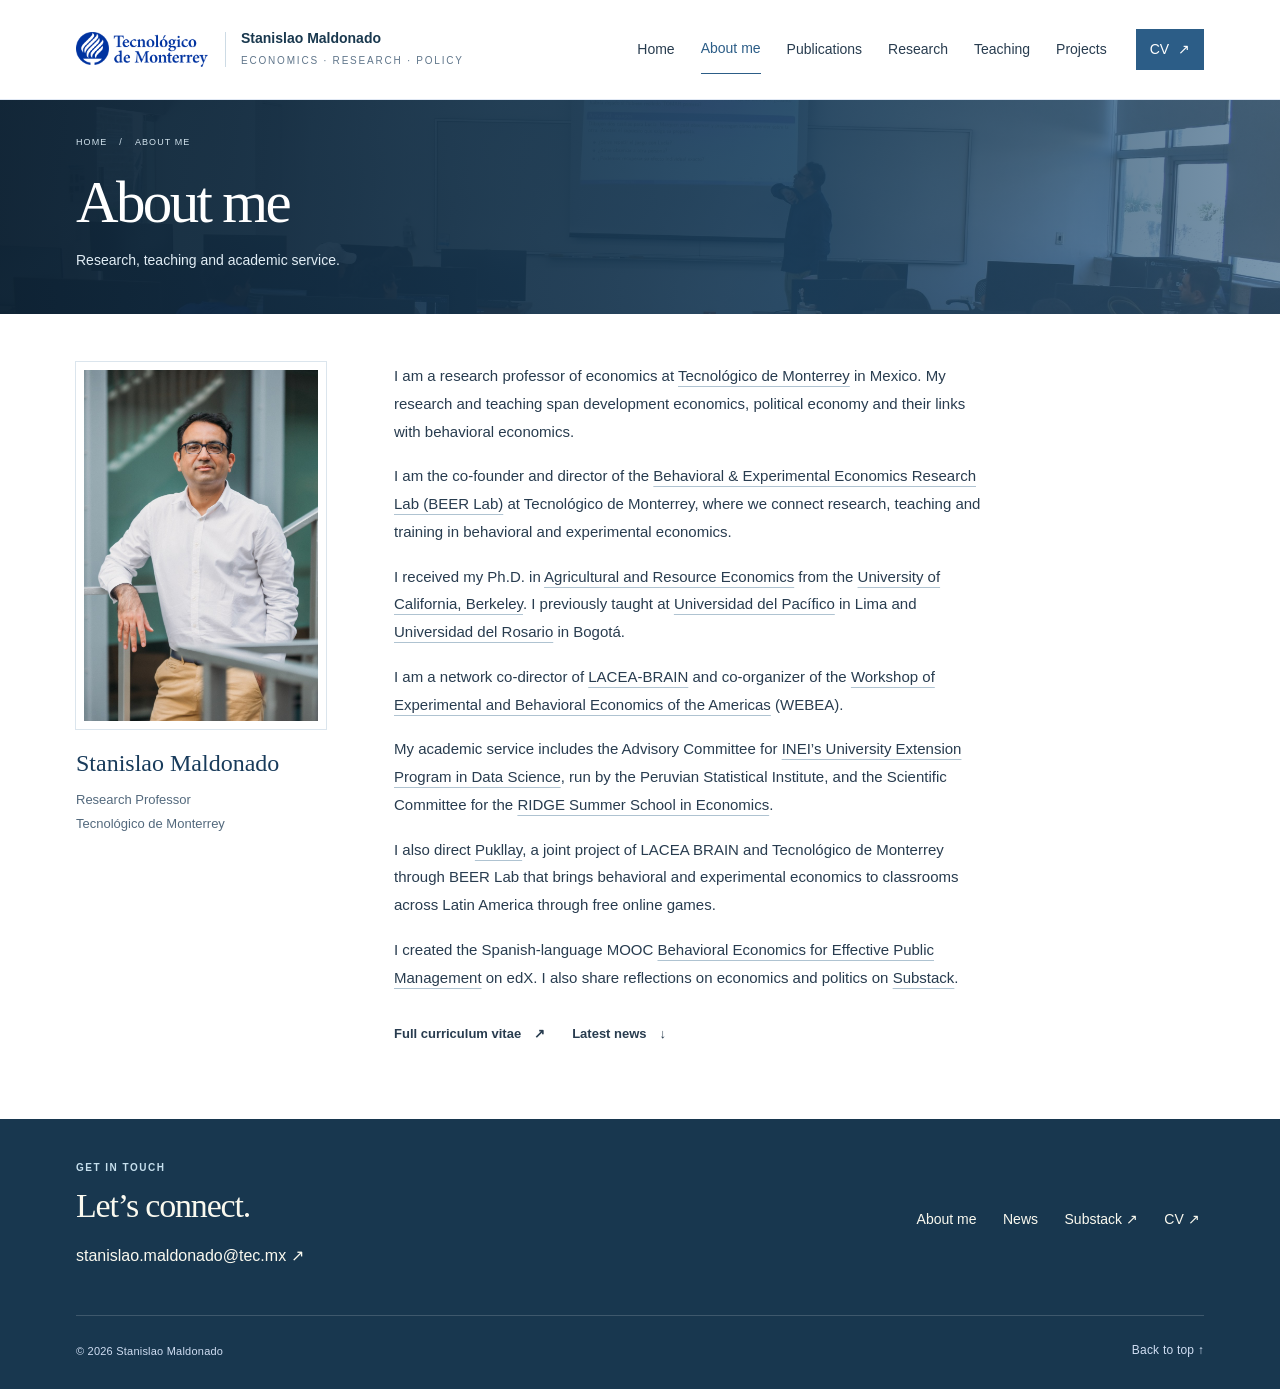
==== about/index.html @ 143d09d4 "Move About me to a dedicated page in main navigation" ====
<!doctype html><html lang="en"><head><meta charset="utf-8"><meta name="viewport" content="width=device-width, initial-scale=1"><meta name="theme-color" content="#2c5d87"><meta name="description" content="About Stanislao Maldonado: economist, research professor at Tecnológico de Monterrey, BEER Lab co-founder and director, and Pukllay project director."><title>About me — Stanislao Maldonado</title><link rel="icon" href="../assets/favicon.svg" type="image/svg+xml"><link rel="stylesheet" href="../assets/home.css"><link rel="stylesheet" href="../assets/sections.css"><link rel="canonical" href="https://www.stanislaomaldonado.org/about/"><meta name="author" content="Stanislao Maldonado"><link rel="stylesheet" href="../assets/refinements.css"></head><body id="top"><a class="skip" href="#main">Skip to content</a>
  <header class="site-header">
    <div class="header-inner wrap">
      <a class="brand" href="../index.html" aria-label="Stanislao Maldonado, home">
        <span class="tec-lockup"><img class="tec-logo" src="../assets/logo-tec.png" width="800" height="211" alt="Tecnológico de Monterrey"></span>
        <span><span class="brand-name">Stanislao Maldonado</span><span class="brand-field">Economics · Research · Policy</span></span>
      </a>
      <nav class="desktop-nav" aria-label="Main navigation">
        <a href="../index.html">Home</a>
        <a href="../about/index.html" aria-current="page">About me</a>
        <a href="../publications/index.html">Publications</a>
        <a href="../research/index.html">Research</a>
        <a href="../teaching/index.html">Teaching</a>
        <a href="../projects/index.html">Projects</a>
        <a class="nav-cv" href="../documents/cv/stanislao-maldonado-cv.pdf" target="_blank" rel="noopener noreferrer" aria-label="Curriculum vitae PDF, opens in a new tab" data-document-id="CV">CV <span class="arrow" aria-hidden="true">↗</span></a>
      </nav>
      <details class="mobile-nav">
        <summary>Menu</summary>
        <nav class="mobile-menu" aria-label="Mobile navigation">
          <a href="../index.html">Home</a>
          <a href="../about/index.html" aria-current="page">About me</a>
          <a href="../publications/index.html">Publications</a>
          <a href="../research/index.html">Research</a>
          <a href="../teaching/index.html">Teaching</a>
          <a href="../projects/index.html">Projects</a>
          <a href="../documents/cv/stanislao-maldonado-cv.pdf" target="_blank" rel="noopener noreferrer" data-document-id="CV">Curriculum vitae ↗</a>
          <a href="#contact">Contact</a>
        </nav>
      </details>
    </div>
  </header>
<main id="main">
  <section class="subpage-hero" aria-labelledby="page-title">
    <div class="wrap">
      <div class="breadcrumb"><a href="../index.html">Home</a><span aria-hidden="true">/</span><span>About me</span></div>
      <h1 id="page-title">About me</h1>
      <p class="lead">Research, teaching and academic service.</p>
    </div>
  </section>
  <div class="page-content wrap">
    <div class="about-page-layout">
      <figure class="about-profile">
        <img src="../assets/portrait-tec-smz.jpg" width="900" height="1350" alt="Stanislao Maldonado">
        <figcaption><strong>Stanislao Maldonado</strong><span>Research Professor<br>Tecnológico de Monterrey</span></figcaption>
      </figure>
      <div class="about-copy">
          <p>I am a research professor of economics at <a href="https://tec.mx/" target="_blank" rel="noopener noreferrer">Tecnológico de Monterrey</a> in Mexico. My research and teaching span development economics, political economy and their links with behavioral economics.</p>
          <p>I am the co-founder and director of the <a href="https://beer-lab.org/en/" target="_blank" rel="noopener noreferrer">Behavioral &amp; Experimental Economics Research Lab (BEER Lab)</a> at Tecnológico de Monterrey, where we connect research, teaching and training in behavioral and experimental economics.</p>
          <p>I received my Ph.D. in <a href="https://are.berkeley.edu/" target="_blank" rel="noopener noreferrer">Agricultural and Resource Economics</a> from the <a href="https://www.berkeley.edu/" target="_blank" rel="noopener noreferrer">University of California, Berkeley</a>. I previously taught at <a href="https://www.up.edu.pe/" target="_blank" rel="noopener noreferrer">Universidad del Pacífico</a> in Lima and <a href="https://urosario.edu.co/" target="_blank" rel="noopener noreferrer">Universidad del Rosario</a> in Bogotá.</p>
          <p>I am a network co-director of <a href="https://www.lacea.org/portal/index.php?option=com_content&amp;view=article&amp;id=151&amp;Itemid=288" target="_blank" rel="noopener noreferrer">LACEA-BRAIN</a> and co-organizer of the <a href="https://www.webeas.org/" target="_blank" rel="noopener noreferrer">Workshop of Experimental and Behavioral Economics of the Americas</a> (WEBEA).</p>
          <p>My academic service includes the Advisory Committee for <a href="https://peucd.inei.gob.pe/peucd/" target="_blank" rel="noopener noreferrer">INEI’s University Extension Program in Data Science</a>, run by the Peruvian Statistical Institute, and the Scientific Committee for the <a href="../documents/academic-service/ridge-summer-school-2024.pdf" target="_blank" rel="noopener noreferrer" data-document-id="RIDGE-2024">RIDGE Summer School in Economics</a>.</p>
          <p>I also direct <a href="https://pukllay.lacea-brain.org/?lang=en" target="_blank" rel="noopener noreferrer">Pukllay</a>, a joint project of LACEA BRAIN and Tecnológico de Monterrey through BEER Lab that brings behavioral and experimental economics to classrooms across Latin America through free online games.</p>
          <p>I created the Spanish-language MOOC <a href="https://www.edx.org/es/learn/behavioral-economics/universidad-del-rosario-economia-del-comportamiento-para-una-gestion-publica-efectiva" target="_blank" rel="noopener noreferrer">Behavioral Economics for Effective Public Management</a> on edX. I also share reflections on economics and politics on <a href="https://smaldonadoz.substack.com/" target="_blank" rel="noopener noreferrer">Substack</a>.</p>
          <div class="about-actions">
            <a class="text-link" href="../documents/cv/stanislao-maldonado-cv.pdf" target="_blank" rel="noopener noreferrer" aria-label="Full curriculum vitae PDF, opens in a new tab" data-document-id="CV">Full curriculum vitae <span aria-hidden="true">↗</span></a>
            <a class="text-link" href="../index.html#news">Latest news <span aria-hidden="true">↓</span></a>
          </div>
      </div>
    </div>
  </div>
</main>
  <footer id="contact" class="site-footer">
    <div class="wrap"><div class="footer-main">
      <div><div class="eyebrow">Get in touch</div><h2>Let’s connect.</h2><a class="email" href="mailto:stanislao.maldonado@tec.mx">stanislao.maldonado@tec.mx <span class="arrow" aria-hidden="true">↗</span></a></div>
      <div class="footer-social"><a href="../about/index.html">About me</a><a href="../index.html#news">News</a><a href="https://smaldonadoz.substack.com/" target="_blank" rel="noopener noreferrer">Substack ↗</a><a href="../documents/cv/stanislao-maldonado-cv.pdf" target="_blank" rel="noopener noreferrer" data-document-id="CV">CV ↗</a></div>
    </div><div class="footer-bottom"><span>© 2026 Stanislao Maldonado</span><a href="#top">Back to top ↑</a></div></div>
  </footer></body></html>
---- assets/home.css ----
:root {
  --paper: #ffffff;
  --white: #ffffff;
  --ink: #183b5b;
  --body: #283c4f;
  --muted: #53697d;
  --line: #dbe4f1;
  --wash: #f3f7fa;
  --serif: Georgia, 'Times New Roman', serif;
  --sans: 'Segoe UI', Arial, sans-serif;
}
* { box-sizing: border-box; }
html { scroll-behavior: smooth; scroll-padding-top: 28px; }
body { margin: 0; background: var(--paper); color: var(--body); font: 16px/1.65 var(--sans); -webkit-font-smoothing: antialiased; }
a { color: inherit; text-decoration-thickness: 1px; text-underline-offset: 5px; }
button, summary, a { -webkit-tap-highlight-color: transparent; }
a:focus-visible, summary:focus-visible { outline: 3px solid #3b7fa9; outline-offset: 6px; }
::selection { background: #dceaff; color: #183b5b; }
.wrap { max-width: 1240px; margin: 0 auto; padding-left: 56px; padding-right: 56px; }
.skip { position: absolute; left: 20px; top: -100px; z-index: 20; background: var(--ink); color: white; padding: 12px 20px; }
.skip:focus { top: 12px; }
.site-header { border-bottom: 1px solid var(--line); }
.header-inner { min-height: 99px; display: flex; align-items: center; justify-content: space-between; gap: 30px; }
.brand { display: flex; gap: 13px; align-items: center; text-decoration: none; flex-shrink: 0; }
.monogram { font: italic 36px/1 var(--serif); color: var(--ink); letter-spacing: -3px; border-right: 1px solid #ccd9eb; padding: 1px 17px 3px 0; }
.brand-name { display: block; font-size: 14px; font-weight: 600; line-height: 1.4; }
.brand-field { display: block; font-size: 10px; letter-spacing: .18em; color: var(--muted); margin-top: 4px; text-transform: uppercase; }
.desktop-nav { display: flex; align-items: center; gap: 26px; }
.desktop-nav a { font-size: 13px; text-decoration: none; padding: 12px 0; }
.desktop-nav a:not(.nav-cv):hover { color: var(--ink); text-decoration: underline; }
.desktop-nav a[aria-current] { color: var(--ink); border-bottom: 1px solid var(--ink); }
.desktop-nav .nav-cv { padding: 8px 13px; border: 1px solid #b5c8e4; margin-left: 3px; }
.desktop-nav .nav-cv:hover { background: var(--wash); }
.mobile-nav { display: none; }
.arrow { display: inline-block; margin-left: 5px; }
.eyebrow { font-size: 10px; text-transform: uppercase; letter-spacing: .15em; font-weight: 600; color: var(--muted); }
.hero { display: grid; grid-template-columns: 1.55fr 1fr; column-gap: 94px; align-items: center; padding-top: 68px; padding-bottom: 67px; }
.hero .eyebrow { display: flex; align-items: center; gap: 10px; }
.hero .eyebrow::before { content: ''; width: 24px; height: 1px; background: var(--ink); }
h1 { font: 400 clamp(66px, 6.6vw, 94px)/1.01 var(--serif); letter-spacing: -.06em; color: var(--ink); margin: 23px 0 26px; }
h1 span { display: block; }
.hero-tagline { font: 400 23px/1.4 var(--serif); letter-spacing: -.025em; color: var(--ink); margin: 0 0 14px; }
.hero-description { max-width: 500px; font-size: 14px; line-height: 1.8; margin: 0; }
.hero-actions { display: flex; align-items: center; flex-wrap: wrap; gap: 26px; margin-top: 28px; }
.button { display: inline-flex; gap: 20px; align-items: center; background: var(--ink); color: var(--white); padding: 12px 20px; text-decoration: none; font-size: 12px; font-weight: 600; border: 1px solid var(--ink); transition: background .16s; }
.button:hover { background: #326a96; }
.text-link { font-size: 12px; font-weight: 600; text-decoration: none; display: inline-flex; gap: 13px; align-items: center; padding: 8px 0; }
.text-link:hover { text-decoration: underline; }
.portrait { margin: 0; position: relative; padding-left: 16px; padding-bottom: 16px; }
.portrait::before { content: ''; position: absolute; background: #e6effb; inset: 25px 14px 0 0; z-index: -1; }
.portrait img { display: block; width: 100%; height: auto; max-height: 394px; aspect-ratio: 480/590; object-fit: cover; object-position: center; }
.portrait figcaption { display: flex; justify-content: space-between; gap: 15px; font-size: 9px; text-transform: uppercase; letter-spacing: .12em; color: var(--muted); margin: 13px 0 0; }
.topics { border-top: 1px solid var(--line); border-bottom: 1px solid var(--line); padding: 17px 0; display: grid; grid-template-columns: 1fr 1fr 1fr; }
.topics span { font-size: 11px; text-transform: uppercase; letter-spacing: .11em; color: var(--ink); display: flex; justify-content: center; align-items: center; gap: 12px; }
.topics span:first-child { justify-content: flex-start; }
.topics span:last-child { justify-content: flex-end; }
.topics span + span { border-left: 1px solid var(--line); }
.topics i { font: italic 12px var(--serif); color: #587aab; letter-spacing: 0; }
.research-section { padding-top: 66px; padding-bottom: 66px; }
.section-heading { display: flex; justify-content: space-between; align-items: flex-end; gap: 32px; margin-bottom: 29px; }
h2 { font: 400 39px/1.18 var(--serif); letter-spacing: -.035em; color: var(--ink); margin: 10px 0 0; }
.section-heading .text-link { white-space: nowrap; margin-bottom: 3px; }
.paper-row { display: grid; grid-template-columns: 114px 1fr 115px; gap: 25px; align-items: start; padding: 26px 0; border-top: 1px solid var(--line); }
.paper-date { font-size: 11px; color: var(--muted); padding-top: 4px; line-height: 1.5; }
.paper-date span { display: block; font-size: 9px; letter-spacing: .1em; text-transform: uppercase; margin-top: 4px; }
.paper-row h3 { font: normal 22px/1.35 var(--serif); color: var(--ink); letter-spacing: -.02em; margin: 0 0 7px; max-width: 700px; }
.paper-row h3 a { text-decoration: none; }
.paper-row h3 a:hover { text-decoration: underline; }
.paper-meta { font-size: 11px; color: var(--muted); margin: 0; }
.paper-links { text-align: right; padding-top: 2px; }
.paper-links a { font-size: 11px; display: inline-block; margin-bottom: 7px; }
.paper-links .secondary { font-size: 10px; color: var(--muted); }
.publication-band { background: var(--wash); border-top: 1px solid #dce7f5; border-bottom: 1px solid #dce7f5; }
.publication-inner { padding-top: 54px; padding-bottom: 60px; }
.publication-grid { display: grid; grid-template-columns: repeat(3, 1fr); }
.publication { padding: 7px 29px 0; border-left: 1px solid #cddcef; display: flex; flex-direction: column; }
.publication:first-child { padding-left: 0; border-left: 0; }
.publication:last-child { padding-right: 0; }
.journal { font-size: 9px; letter-spacing: .08em; text-transform: uppercase; color: var(--muted); margin-bottom: 11px; }
.publication h3 { font: normal 21px/1.4 var(--serif); color: var(--ink); letter-spacing: -.02em; margin: 0 0 13px; }
.publication h3 a { text-decoration: none; }
.publication h3 a:hover { text-decoration: underline; }
.publication p { font-size: 11px; color: var(--muted); margin: auto 0 18px; padding-top: 4px; }
.publication .text-link { align-self: flex-start; font-size: 11px; }
.engagement { padding-top: 64px; padding-bottom: 64px; display: grid; grid-template-columns: .8fr 1.7fr; column-gap: 90px; }
.engagement-intro p { font-size: 13px; max-width: 240px; margin: 19px 0; }
.engagement-list { padding-top: 4px; }
.engagement-item { display: grid; grid-template-columns: 42px 1fr 24px; gap: 16px; border-top: 1px solid var(--line); padding: 22px 0; text-decoration: none; }
.engagement-item:first-child { border-top: 0; padding-top: 0; }
.engagement-number { font: italic 13px var(--serif); color: #7691b9; padding-top: 3px; }
.engagement-item h3 { font: normal 21px/1.3 var(--serif); margin: 0 0 6px; letter-spacing: -.02em; color: var(--ink); }
.engagement-item p { font-size: 12px; line-height: 1.7; margin: 0; max-width: 470px; color: var(--muted); }
.engagement-item:hover h3 { text-decoration: underline; text-underline-offset: 4px; }
.engagement-item > .arrow { font-size: 18px; color: var(--ink); }
.about-section { padding-bottom: 64px; }
.about-inner { border-top: 1px solid var(--line); padding-top: 38px; display: grid; grid-template-columns: .8fr 1.7fr; gap: 90px; }
.about-copy p { font-size: 13px; line-height: 1.9; margin: 0 0 16px; }
.about-copy a { text-decoration-color: #b5c9e5; }
.site-footer { background: var(--ink); color: #faf9ef; }
.footer-main { padding-top: 41px; padding-bottom: 37px; display: flex; align-items: center; justify-content: space-between; gap: 30px; }
.footer-main h2 { color: inherit; font-size: 34px; margin: 0 0 8px; }
.footer-main .eyebrow { color: #ceddf6; margin-bottom: 9px; }
.email { font-size: 14px; text-decoration: none; }
.email:hover { text-decoration: underline; }
.footer-social { display: flex; gap: 27px; align-items: center; }
.footer-social a { font-size: 12px; text-decoration: none; }
.footer-social a:hover { text-decoration: underline; }
.footer-bottom { display: flex; justify-content: space-between; gap: 20px; border-top: 1px solid #315783; padding-top: 15px; padding-bottom: 18px; font-size: 9px; color: #cfddf2; letter-spacing: .02em; }
.footer-bottom a { text-decoration: none; }
.footer-bottom a:hover { text-decoration: underline; }
@media (min-width: 1550px) { .wrap { max-width: 1320px; } .hero { column-gap: 120px; } .portrait img { max-height: 420px; } }
@media (max-width: 1090px) {
  .wrap { padding-left: 38px; padding-right: 38px; }
  .hero { column-gap: 50px; }
  .desktop-nav { gap: 18px; }
  .brand-name { font-size: 12px; }
  .brand-field { font-size: 9px; }
  .hero .eyebrow { font-size: 9px; letter-spacing: .11em; }
  .hero-tagline { font-size: 21px; }
  .engagement, .about-inner { gap: 45px; }
}
@media (max-width: 800px) {
  .wrap { padding-left: 26px; padding-right: 26px; }
  .header-inner { min-height: 83px; }
  .desktop-nav { display: none; }
  .mobile-nav { display: block; position: relative; }
  .mobile-nav summary { list-style: none; font-size: 11px; border: 1px solid #b5c8e4; padding: 8px 12px; cursor: pointer; display: flex; align-items: center; gap: 15px; }
  .mobile-nav summary::-webkit-details-marker { display: none; }
  .mobile-nav summary::after { content: '+'; font-size: 18px; line-height: 1; }
  .mobile-nav[open] summary::after { content: '−'; }
  .mobile-menu { position: absolute; right: 0; top: 48px; width: 200px; background: var(--white); border: 1px solid var(--line); padding: 12px 17px; z-index: 9; box-shadow: 0 12px 24px #183b5b12; }
  .mobile-menu a { display: block; padding: 10px 2px; font-size: 13px; text-decoration: none; }
  .mobile-menu a:hover { text-decoration: underline; }
  .hero { padding-top: 43px; padding-bottom: 42px; column-gap: 30px; grid-template-columns: 1.3fr 1fr; }
  h1 { font-size: 64px; }
  .hero .eyebrow { line-height: 1.7; }
  .hero .eyebrow::before { display: none; }
  .hero-description { font-size: 13px; }
  .hero-tagline { font-size: 20px; }
  .hero-actions { gap: 17px; }
  .portrait { padding-left: 9px; }
  .portrait figcaption { flex-direction: column; gap: 0; font-size: 8px; }
  .topics span { font-size: 9px; letter-spacing: .04em; gap: 7px; }
  .topics i { display: none; }
  .paper-row { grid-template-columns: 80px 1fr 84px; gap: 18px; }
  .paper-row h3 { font-size: 20px; }
  .publication { padding-left: 21px; padding-right: 21px; }
  .publication h3 { font-size: 19px; }
  .publication .journal { font-size: 8px; }
  .engagement { grid-template-columns: .85fr 1.4fr; gap: 35px; }
  h2 { font-size: 33px; }
  .about-inner { grid-template-columns: .85fr 1.4fr; gap: 35px; }
}
@media (max-width: 560px) {
  .wrap { padding-left: 23px; padding-right: 23px; }
  .header-inner { min-height: 78px; gap: 15px; }
  .monogram { font-size: 30px; padding-right: 13px; }
  .brand { gap: 11px; }
  .brand-name { font-size: 11px; }
  .brand-field { font-size: 8px; }
  .hero { display: flex; flex-direction: column; align-items: stretch; padding-top: 34px; padding-bottom: 31px; }
  .hero .eyebrow { font-size: 8px; letter-spacing: .1em; }
  h1 { font-size: clamp(52px,15vw,73px); line-height: 1; margin: 20px 0 22px; letter-spacing: -.055em; }
  .hero-tagline { font-size: 21px; max-width: 340px; }
  .hero-description { font-size: 12px; line-height: 1.85; }
  .hero-actions { margin-top: 23px; gap: 21px; }
  .button { font-size: 11px; padding: 11px 15px; gap: 14px; }
  .text-link { font-size: 11px; gap: 10px; }
  .portrait { margin-top: 32px; margin-left: auto; width: min(100%,310px); padding-left: 13px; padding-bottom: 11px; }
  .portrait img { width: 100%; aspect-ratio: 1.15; max-height: none; object-position: center 31%; }
  .portrait::before { inset: 15px 13px 0 0; }
  .portrait figcaption { flex-direction: row; justify-content: space-between; font-size: 8px; margin-top: 10px; }
  .topics { padding: 12px 0; gap: 0; }
  .topics span { font-size: 7px; letter-spacing: .025em; line-height: 1.7; text-align: center; padding: 0 6px; }
  .topics span:first-child { padding-left: 0; }
  .topics span:last-child { padding-right: 0; }
  .research-section { padding-top: 38px; padding-bottom: 33px; }
  .section-heading { gap: 15px; align-items: flex-start; margin-bottom: 22px; }
  .section-heading .text-link { font-size: 10px; line-height: 1.6; padding-top: 5px; gap: 8px; margin-top: 21px; }
  .eyebrow { font-size: 8px; letter-spacing: .12em; }
  h2 { font-size: 29px; margin-top: 8px; }
  .paper-row { grid-template-columns: 1fr; gap: 10px; padding: 20px 0; }
  .paper-date { font-size: 9px; padding: 0; }
  .paper-date span { display: inline; margin-left: 8px; font-size: 8px; }
  .paper-row h3 { font-size: 22px; line-height: 1.35; margin-bottom: 7px; }
  .paper-meta { font-size: 10px; }
  .paper-links { text-align: left; padding-top: 1px; display: flex; gap: 20px; flex-wrap: wrap; }
  .paper-links a, .paper-links .secondary { font-size: 10px; margin: 0; }
  .publication-inner { padding-top: 34px; padding-bottom: 35px; }
  .publication-grid { grid-template-columns: 1fr; }
  .publication { padding: 22px 0; border-left: 0; border-top: 1px solid #cddcef; }
  .publication:first-child { padding-top: 0; border-top: 0; }
  .publication:last-child { padding-bottom: 0; }
  .publication h3 { font-size: 22px; line-height: 1.4; margin-bottom: 10px; }
  .publication .journal { font-size: 8px; margin-bottom: 8px; }
  .publication p { font-size: 10px; padding-top: 0; margin: 0 0 8px; }
  .engagement { grid-template-columns: 1fr; padding-top: 36px; padding-bottom: 36px; gap: 25px; }
  .engagement-intro p { font-size: 12px; max-width: 310px; margin: 14px 0 0; }
  .engagement-item { grid-template-columns: 26px 1fr 18px; gap: 10px; padding: 19px 0; }
  .engagement-item h3 { font-size: 20px; }
  .engagement-item p { font-size: 11px; }
  .about-section { padding-bottom: 35px; }
  .about-inner { grid-template-columns: 1fr; gap: 20px; padding-top: 30px; }
  .about-copy p { font-size: 12px; }
  .footer-main { padding-top: 30px; padding-bottom: 25px; align-items: flex-start; flex-direction: column; gap: 24px; }
  .footer-main h2 { font-size: 31px; }
  .email { font-size: 12px; overflow-wrap: anywhere; }
  .footer-social { gap: 24px; }
  .footer-social a { font-size: 10px; }
  .footer-bottom { flex-direction: column; gap: 5px; font-size: 8px; padding-top: 13px; padding-bottom: 15px; }
}
@media (max-width: 360px) {
  .brand-field { display: none; }
  .brand-name { max-width: 100px; font-size: 10px; }
  .brand { gap: 9px; }
  .hero .eyebrow { font-size: 7px; }
}
@media (prefers-reduced-motion: reduce) { html { scroll-behavior: auto; } * { transition: none !important; } }
@media print { .desktop-nav,.mobile-nav,.hero-actions,.footer-bottom { display: none; } .wrap { padding: 0 20px; } .hero { padding: 25px 0; } body { background: white; } .site-footer { background: white; color: var(--ink); } .footer-main h2 { color: var(--ink); } a { text-decoration: none; } .paper-row,.publication { break-inside: avoid; } }

/* Visual proposal 02: white, blue and photographic backgrounds. */
:root { --ink: #183b5b; --blue: #2c5d87; --paper: #ffffff; --wash: #f3f7fa; }
.site-header { background: #fff; border-bottom-color: #e0e8f4; }
.monogram { color: var(--blue); }
.brand-name { color: #19384e; }
.desktop-nav a[aria-current] { color: var(--blue); border-bottom-color: var(--blue); }
.desktop-nav .nav-cv { background: var(--blue); border-color: var(--blue); color: #fff; }
.desktop-nav .nav-cv:hover { background: #234e72; }
.hero-scene { position: relative; isolation: isolate; background: #183b5b url("teaching-dsc-0204.jpg") center 46% / cover no-repeat; }
.hero-scene::before { content: ''; position: absolute; z-index: -1; inset: 0; background: linear-gradient(90deg,rgba(5,22,53,.96) 0%,rgba(0,42,113,.89) 45%,rgba(0,57,166,.48) 100%); }
.hero { color: white; padding-top: 61px; padding-bottom: 58px; column-gap: 100px; }
.hero h1, .hero .hero-tagline { color: #fff; }
.hero .eyebrow { color: #dce9ff; }
.hero .eyebrow::before { background: #91bcff; }
.hero-description { color: #e4edff; }
.hero .button { background: #fff; color: #2c5d87; border-color: #fff; }
.hero .button:hover { background: #e6efff; }
.hero .text-link { color: #fff; }
.hero h1 { margin-top: 23px; }
.portrait { width: 100%; max-width: 292px; justify-self: end; padding: 10px 10px 9px; background: #fff; border: 1px solid #ffffff8c; box-shadow: 0 16px 45px #102a3c40; }
.portrait::before { display: none; }
.portrait img { max-height: 336px; aspect-ratio: 480 / 590; }
.portrait figcaption { color: #466087; font-size: 8px; margin-top: 10px; letter-spacing: .08em; }
.topics { border-top: 0; border-bottom-color: #d6e2f4; padding-top: 21px; padding-bottom: 21px; }
.topics span { color: var(--blue); }
.paper-row h3 a:hover { color: var(--blue); }
.paper-links a { color: #2c5d87; }
.publication-band { background: #f3f7fa; }
.publication h3 { color: #183b5b; }
.engagement-scene { position: relative; isolation: isolate; background: #183b5b url("teaching-dsc-0204.jpg") center 53% / cover no-repeat; }
.engagement-scene::before { content: ''; position: absolute; inset: 0; z-index: -1; background: linear-gradient(90deg,rgba(5,23,57,.95) 0%,rgba(0,43,119,.91) 49%,rgba(0,57,166,.73) 100%); }
.engagement { padding-top: 63px; padding-bottom: 58px; }
.engagement h2, .engagement-item h3, .engagement-item > .arrow { color: #fff; }
.engagement .eyebrow { color: #c9defe; }
.engagement-intro p, .engagement-item p { color: #e1ebfc; }
.engagement-number { color: #a6c9ff; }
.engagement-item { border-top-color: #ffffff30; }
.about-section { padding-top: 53px; }
.about-inner { border-top: 0; padding-top: 0; }
.site-footer { background: #18374f; }
.footer-main .eyebrow { color: #c4d9ff; }
.image-credits { font-size: 9px; line-height: 1.7; color: #c7d7f1; padding-bottom: 16px; }
.image-credits a { text-decoration-color: #6d8aba; }
.footer-bottom { border-top-color: #ffffff2a; }
.mobile-nav summary { color: #2c5d87; border-color: #c1d1ed; }
@media (min-width:1550px) { .portrait { max-width: 320px; } .portrait img { max-height: 378px; } }
@media (max-width:1090px) { .hero { column-gap: 62px; } .portrait { max-width: 265px; } .portrait img { max-height: 310px; } }
@media (max-width:800px) {
  .hero { column-gap: 32px; padding-top: 45px; padding-bottom: 43px; }
  .portrait { max-width: 240px; padding: 8px; }
  .portrait figcaption { flex-direction: row; font-size: 7px; gap: 7px; }
  .hero-scene { background-position: 58% center; }
  .about-section { padding-top: 37px; }
}
@media (max-width:560px) {
  .hero { padding-top: 34px; padding-bottom: 32px; }
  .hero-scene { background-position: 63% center; }
  .hero-scene::before { background: linear-gradient(110deg,rgba(5,23,57,.96) 0%,rgba(0,43,119,.88) 63%,rgba(0,57,166,.65) 100%); }
  .portrait { width: 200px; margin-left: auto; margin-top: 28px; padding: 8px 8px 7px; }
  .portrait img { width: 100%; height: auto; max-height: none; aspect-ratio: 1.1; object-position: center 31%; }
  .portrait figcaption { font-size: 6px; margin-top: 8px; }
  .topics { padding-top: 15px; padding-bottom: 15px; }
  .engagement { padding-top: 38px; padding-bottom: 34px; }
  .engagement-scene { background-position: 58% center; }
  .engagement-scene::before { background: rgba(3,35,91,.90); }
  .about-section { padding-top: 34px; }
  .image-credits { font-size: 8px; max-width: 310px; padding-bottom: 14px; }
}
@media print { .hero-scene,.engagement-scene { background: #fff; } .hero-scene::before,.engagement-scene::before { display: none; } .hero h1,.hero .hero-tagline,.hero .eyebrow,.hero-description,.engagement h2,.engagement-item h3,.engagement-intro p,.engagement-item p { color: #183b5b; } .portrait { box-shadow: none; } .image-credits { color: #53697d; } }

/* Proposal 03: personal photography, Tec identity and steel blue. */
:root { --ink: #183b5b; --blue: #2c5d87; --wash: #f3f7fa; --body: #283c4f; --muted: #53697d; --line: #dbe5ed; }
.brand { gap: 15px; }
.tec-lockup { display: flex; align-items: center; padding-right: 17px; border-right: 1px solid #cddbe5; flex-shrink: 0; }
.tec-logo { display: block; width: 132px; height: auto; }
.brand-name { color: #19384e; }
.brand-field { color: #60768b; }
.desktop-nav .nav-cv { background: #2c5d87; border-color: #2c5d87; }
.desktop-nav .nav-cv:hover { background: #234e72; }
.hero-scene { background-image: url("teaching-dsc-0204.jpg"); background-color: #203f5a; background-position: center 45%; }
.hero-scene::before { background: linear-gradient(90deg,rgba(14,35,53,.95) 0%,rgba(27,64,94,.85) 44%,rgba(54,96,130,.49) 100%); }
.hero .eyebrow { color: #dce9f3; }
.hero .eyebrow::before { background: #a1bfd5; }
.hero-description { color: #e7f0f7; }
.hero .button { color: #214f74; }
.hero .button:hover { background: #e6f0f7; }
.portrait { box-shadow: 0 16px 45px #102a3c3b; }
.portrait img { aspect-ratio: 480 / 590; object-fit: cover; object-position: center 27%; }
.portrait figcaption { color: #526d84; }
.topics { border-bottom-color: #dce6ee; }
.topics span { color: #2c5d87; }
.paper-links a { color: #2c5d87; }
.publication-band { background: #f3f7fa; }
.publication h3 { color: #183b5b; }
.engagement-scene { background-image: url("teaching-dsc-0204.jpg"); background-color: #203f5a; background-position: center 65%; }
.engagement-scene::before { background: linear-gradient(90deg,rgba(14,35,53,.95) 0%,rgba(27,64,94,.89) 49%,rgba(54,96,130,.76) 100%); }
.engagement .eyebrow { color: #d0e3f0; }
.engagement-intro p, .engagement-item p { color: #e5eff5; }
.engagement-number { color: #b0ccde; }
.site-footer { background: #18374f; }
.footer-main .eyebrow { color: #c6dfed; }
.mobile-nav summary { color: #2c5d87; border-color: #c4d6e3; }
@media (max-width:1090px) {
  .tec-logo { width: 118px; }
  .tec-lockup { padding-right: 13px; }
  .brand { gap: 12px; }
}
@media (max-width:800px) {
  .tec-logo { width: 119px; }
  .hero-scene { background-position: 58% center; }
}
@media (max-width:560px) {
  .tec-logo { width: 92px; }
  .tec-lockup { padding-right: 12px; }
  .brand { gap: 11px; }
  .brand-field { display: none; }
  .brand-name { font-size: 11px; max-width: 110px; }
  .hero-scene { background-position: 58% center; }
  .hero-scene::before { background: linear-gradient(110deg,rgba(14,35,53,.96) 0%,rgba(27,64,94,.86) 63%,rgba(54,96,130,.62) 100%); }
  .portrait img { aspect-ratio: 1.1; object-position: center 25%; }
  .engagement-scene { background-position: 60% center; }
  .engagement-scene::before { background: rgba(23,57,83,.90); }
}
@media (max-width:360px) {
  .tec-logo { width: 70px; }
  .tec-lockup { padding-right: 8px; }
  .brand { gap: 8px; }
  .brand-name { max-width: 72px; font-size: 10px; }
  .header-inner { gap: 10px; }
}
@media print { .hero-scene,.engagement-scene { background-image: none; } .hero h1,.hero .hero-tagline,.hero .eyebrow,.hero-description,.engagement h2,.engagement-item h3,.engagement-intro p,.engagement-item p { color: #183b5b; } }

/* Expanded biography and homepage news. */
.about-section { padding-top: 54px; padding-bottom: 0; }
.about-inner { border-bottom: 1px solid var(--line); padding-bottom: 46px; }
.about-copy p { font-size: 14px; line-height: 1.9; margin-bottom: 17px; }
.about-copy a { text-decoration-color: #afc3d1; }
.about-actions { display: flex; align-items: center; flex-wrap: wrap; gap: 12px 27px; margin-top: 20px; }
.research-section { padding-top: 51px; }
.news-section { padding-bottom: 59px; }
.news-section .section-heading { border-top: 1px solid var(--line); padding-top: 41px; margin-bottom: 27px; }
.news-intro { font-size: 12px; line-height: 1.8; color: var(--muted); max-width: 260px; margin: 0 0 3px; }
.news-grid { display: grid; grid-template-columns: 1fr 1fr; gap: 43px; }
.news-item { border-top: 2px solid #a3bdcf; padding-top: 20px; display: flex; flex-direction: column; }
.news-meta { display: flex; flex-wrap: wrap; align-items: baseline; gap: 9px 15px; color: #647d91; margin-bottom: 13px; }
.news-meta .eyebrow { color: #466a85; font-size: 9px; }
.news-meta time,.news-meta .news-language { font-size: 10px; }
.news-item h3 { font: 400 26px/1.35 var(--serif); letter-spacing: -.025em; color: var(--ink); margin: 0 0 14px; }
.news-item h3 a { text-decoration: none; }
.news-item h3 a:hover { text-decoration: underline; }
.news-item p { font-size: 13px; line-height: 1.85; color: #536d81; margin: 0 0 15px; }
.news-actions { display: flex; gap: 12px 25px; flex-wrap: wrap; margin-top: auto; }
.news-actions .text-link { font-size: 11px; }
@media (max-width:800px) {
  .about-inner { grid-template-columns: .85fr 1.4fr; gap: 35px; }
  .about-copy p { font-size: 13px; }
  .news-grid { gap: 29px; }
  .news-item h3 { font-size: 23px; }
  .news-meta { gap: 6px 12px; }
}
@media (max-width:560px) {
  .about-section { padding-top: 35px; }
  .about-inner { grid-template-columns: 1fr; gap: 20px; padding-bottom: 30px; }
  .about-copy p { font-size: 12px; line-height: 1.9; margin-bottom: 16px; }
  .about-actions { gap: 10px 23px; margin-top: 16px; }
  .research-section { padding-top: 35px; }
  .news-section { padding-bottom: 37px; }
  .news-section .section-heading { padding-top: 29px; margin-bottom: 23px; flex-direction: column; gap: 13px; }
  .news-intro { font-size: 11px; max-width: 290px; }
  .news-grid { grid-template-columns: 1fr; gap: 29px; }
  .news-item { padding-top: 17px; }
  .news-item h3 { font-size: 24px; margin-bottom: 12px; }
  .news-item p { font-size: 12px; }
  .news-meta .eyebrow { font-size: 8px; }
  .news-meta time,.news-meta .news-language { font-size: 9px; }
}
@media print { .news-item { break-inside: avoid; } }
---- assets/sections.css ----
.subpage-hero { position: relative; isolation: isolate; background: #203f5a url("teaching-dsc-0204.jpg") center 43% / cover; color: #fff; }
.subpage-hero::before { content: ''; position: absolute; inset: 0; z-index: -1; background: linear-gradient(90deg,rgba(14,35,53,.96),rgba(27,64,94,.88) 62%,rgba(54,96,130,.65)); }
.subpage-hero .wrap { padding-top: 35px; padding-bottom: 41px; }
.breadcrumb { display: flex; align-items: center; gap: 12px; font-size: 9px; letter-spacing: .12em; text-transform: uppercase; color: #d3e4ee; }
.breadcrumb a { text-decoration: none; }
.breadcrumb a:hover { text-decoration: underline; }
.subpage-hero h1 { font-size: 59px; letter-spacing: -.045em; line-height: 1.12; color: #fff; margin: 19px 0 13px; }
.subpage-hero .lead { max-width: 690px; font-size: 14px; line-height: 1.8; color: #e1edf5; margin: 0; }
.page-content { padding-top: 48px; padding-bottom: 64px; }
.section-layout { display: grid; grid-template-columns: 178px minmax(0,1fr); gap: 54px; }
.page-aside { align-self: start; position: sticky; top: 28px; }
.page-aside .eyebrow { font-size: 9px; margin-bottom: 13px; }
.page-aside nav { display: flex; flex-direction: column; gap: 2px; }
.page-aside a { display: flex; justify-content: space-between; align-items: center; gap: 12px; padding: 10px 0; text-decoration: none; font-size: 12px; color: #53697d; border-bottom: 1px solid #e7edf3; }
.page-aside a:hover { color: #2c5d87; }
.page-aside a span { color: #7b93a7; font-size: 10px; }
.content-section + .content-section { margin-top: 48px; }
.content-section > h2 { font-size: 32px; margin: 0 0 24px; }
.content-section > h2 .count { font: 11px var(--sans); color: var(--muted); margin-left: 10px; vertical-align: middle; }
.bibliography-entry { display: grid; grid-template-columns: 56px minmax(0,1fr); gap: 22px; border-top: 1px solid var(--line); padding: 25px 0; }
.entry-year { font-size: 12px; color: #5c7489; padding-top: 3px; }
.entry-body h3 { font: 400 23px/1.38 var(--serif); color: #183b5b; letter-spacing: -.02em; margin: 0 0 10px; }
.entry-body h3 a { text-decoration: none; }
.entry-body h3 a:hover { text-decoration: underline; }
.entry-authors { font-size: 12px; color: #526b80; margin: 0 0 6px; }
.entry-citation { font-size: 12px; line-height: 1.8; margin: 0 0 11px; color: #425b72; }
.entry-actions { display: flex; flex-wrap: wrap; gap: 9px 19px; margin-top: 13px; }
.entry-actions a { font-size: 10px; color: #2c5d87; text-decoration: none; border-bottom: 1px solid #a9bfce; padding: 3px 0; }
.entry-actions a:hover { color: #183b5b; border-bottom-color: #183b5b; }
.entry-tag { display: inline-block; color: #607b91; font-size: 8px; text-transform: uppercase; letter-spacing: .1em; margin-bottom: 8px; }
.research-tools { padding-bottom: 28px; margin-bottom: 34px; border-bottom: 1px solid var(--line); }
.search-field { max-width: 525px; margin-bottom: 19px; }
.search-field label { display: block; font-size: 11px; color: #365671; margin-bottom: 7px; font-weight: 600; }
.search-field input { display: block; width: 100%; border: 1px solid #cbd9e4; padding: 12px 14px; font: 13px var(--sans); color: #183b5b; background: #fff; border-radius: 0; }
.search-field input:focus { outline: 2px solid #7fa4c0; outline-offset: 2px; }
.topic-filters { display: flex; flex-wrap: wrap; gap: 7px; }
.topic-filters button { padding: 8px 11px; border: 1px solid #d1deea; background: #fff; color: #4c677c; font: 10px var(--sans); cursor: pointer; }
.topic-filters button:hover { background: #f3f7fa; }
.topic-filters button[aria-pressed="true"] { background: #2c5d87; border-color: #2c5d87; color: #fff; }
.topic-filters button:focus-visible { outline: 2px solid #527d9e; outline-offset: 3px; }
.results-count { font-size: 10px; color: #637c90; margin: 16px 0 0; }
.empty-state { background: #f3f7fa; border-left: 3px solid #8bacbf; font-size: 13px; padding: 22px; }
.research-entry .entry-year { font-size: 11px; }
.research-entry .entry-year span { display: block; font-size: 9px; margin-top: 3px; }
.progress-entry { grid-template-columns: 20px minmax(0,1fr); gap: 18px; }
.progress-entry .entry-year { font: italic 13px var(--serif); color: #8aa2b3; }
.institution-meta { color: #637b8f; font-size: 11px; margin: -13px 0 24px; }
.course { border-top: 1px solid var(--line); padding: 20px 0; }
.course h3 { font: 400 22px/1.4 var(--serif); color: #183b5b; letter-spacing: -.02em; margin: 0 0 6px; }
.course p { font-size: 12px; line-height: 1.8; color: #5d7488; margin: 0; }
.teaching-coursework .course:first-of-type { border-top: 2px solid #b5cad9; }
.course-resource { background: #f3f7fa; margin-top: 39px; padding: 24px 27px; }
.course-resource h3 { font: 23px/1.35 var(--serif); margin: 9px 0 12px; color: #183b5b; }
.course-resource p { font-size: 12px; margin: 0 0 12px; }
.project-entry { display: grid; grid-template-columns: 65px minmax(0,1fr) 155px; gap: 26px; padding: 37px 0; border-top: 1px solid var(--line); }
.project-entry:first-child { border-top: 0; padding-top: 0; }
.project-number { font: 400 37px/1 var(--serif); color: #a0b9cb; padding-top: 3px; }
.project-entry h2 { font-size: 30px; line-height: 1.28; margin: 5px 0 15px; }
.project-entry p { font-size: 13px; line-height: 1.85; color: #506b80; max-width: 650px; margin: 0 0 15px; }
.project-side { border-left: 1px solid #dbe5ed; padding-left: 22px; align-self: start; margin-top: 5px; }
.project-side strong { display: block; font-size: 11px; color: #385d79; font-weight: 600; }
.project-side span { display: block; font-size: 10px; line-height: 1.75; color: #6c8498; margin-top: 5px; }
.related-strip { background: #f3f7fa; border-top: 1px solid #dbe5ed; padding: 25px 0; }
.related-strip .wrap { display: flex; justify-content: space-between; align-items: center; gap: 24px; }
.related-strip p { font-size: 12px; color: #526c81; margin: 0; }
.related-strip a { flex-shrink: 0; }
[hidden] { display: none !important; }
@media (max-width:1090px) {
  .section-layout { grid-template-columns: 145px minmax(0,1fr); gap: 35px; }
  .project-entry { grid-template-columns: 45px minmax(0,1fr) 128px; gap: 22px; }
  .project-side { padding-left: 16px; }
}
@media (max-width:800px) {
  .subpage-hero .wrap { padding-top: 29px; padding-bottom: 32px; }
  .subpage-hero h1 { font-size: 49px; }
  .section-layout { grid-template-columns: 1fr; gap: 31px; }
  .page-aside { position: static; }
  .page-aside .eyebrow { margin-bottom: 6px; }
  .page-aside nav { flex-direction: row; flex-wrap: wrap; gap: 10px 22px; }
  .page-aside a { justify-content: flex-start; gap: 9px; font-size: 11px; }
  .project-entry { grid-template-columns: 37px minmax(0,1fr); }
  .project-side { grid-column: 2; margin-top: 0; padding-left: 0; border-left: 0; display: flex; gap: 10px; align-items: center; }
  .project-side span { margin-top: 0; }
}
@media (max-width:560px) {
  .subpage-hero .wrap { padding-top: 25px; padding-bottom: 28px; }
  .breadcrumb { font-size: 8px; gap: 10px; }
  .subpage-hero h1 { font-size: 43px; margin-top: 17px; margin-bottom: 12px; }
  .subpage-hero .lead { font-size: 12px; line-height: 1.85; }
  .page-content { padding-top: 30px; padding-bottom: 37px; }
  .content-section > h2 { font-size: 28px; margin-bottom: 18px; }
  .bibliography-entry { grid-template-columns: 1fr; gap: 9px; padding: 21px 0; }
  .entry-year { font-size: 10px; }
  .entry-body h3 { font-size: 22px; }
  .entry-authors,.entry-citation { font-size: 11px; }
  .entry-actions { gap: 9px 18px; margin-top: 10px; }
  .entry-actions a { padding-top: 5px; padding-bottom: 5px; }
  .research-entry .entry-year span { display: inline; margin-left: 5px; }
  .progress-entry { grid-template-columns: 17px minmax(0,1fr); gap: 12px; }
  .content-section + .content-section { margin-top: 33px; }
  .research-tools { margin-bottom: 25px; padding-bottom: 22px; }
  .topic-filters { gap: 7px; }
  .topic-filters button { font-size: 9px; padding: 8px 9px; }
  .course h3 { font-size: 21px; }
  .course p { font-size: 11px; }
  .course-resource { padding: 22px; }
  .project-entry { grid-template-columns: 25px minmax(0,1fr); gap: 14px; padding: 29px 0; }
  .project-number { font-size: 27px; }
  .project-entry h2 { font-size: 26px; }
  .project-entry p { font-size: 12px; }
  .project-side { display: block; }
  .project-side span { margin-top: 5px; }
  .related-strip .wrap { align-items: flex-start; flex-direction: column; gap: 7px; }
  .related-strip p { font-size: 11px; }
}
@media print { .page-aside,.research-tools,.related-strip { display: none; } .section-layout { display: block; } .subpage-hero { background: white; color: #183b5b; } .subpage-hero::before { display: none; } .subpage-hero h1,.subpage-hero .lead,.breadcrumb { color: #183b5b; } .bibliography-entry,.course,.project-entry { break-inside: avoid; } }
---- assets/refinements.css ----
/* Shared visual refinements for the final design review. */
:root {
  --action-wash: #edf4f8;
  --action-line: #b8cedd;
}

.desktop-nav a { font-size: 14px; }
.mobile-nav { position: relative; }
.mobile-nav summary { min-height: 44px; font-size: 13px; line-height: 1.4; list-style: none; border: 1px solid #c4d6e3; padding: 8px 12px; cursor: pointer; display: flex; align-items: center; gap: 15px; color: var(--blue); }
.mobile-nav summary::-webkit-details-marker { display: none; }
.mobile-nav summary::after { content: '+'; font-size: 18px; line-height: 1; }
.mobile-nav[open] summary::after { content: '−'; }
.mobile-menu { position: absolute; right: 0; top: 48px; width: 220px; background: #fff; border: 1px solid var(--line); padding: 12px 17px; z-index: 9; box-shadow: 0 12px 24px #183b5b12; }
.mobile-menu a { min-height: 44px; display: flex; align-items: center; font-size: 14px; }
.mobile-menu a[aria-current="page"] { color: var(--blue); font-weight: 600; background: var(--wash); padding-left: 10px; }
.mobile-nav[open] summary { background: var(--wash); }
a:focus-visible, button:focus-visible, summary:focus-visible { outline: 3px solid #3b7fa9; outline-offset: 4px; }

.hero-description { font-size: 15px; }
.button, .text-link { font-size: 13px; }
.hero-actions a, .about-actions a { min-height: 44px; }
.topics span { font-size: 11px; }
.about-copy p { max-width: 72ch; font-size: 15px; line-height: 1.85; }
.paper-date { font-size: 12px; }
.paper-date span { font-size: 10px; }
.paper-meta { font-size: 13px; }
.paper-links { display: flex; flex-direction: column; align-items: flex-end; gap: 8px; }
.paper-links br { display: none; }
.paper-links a, .paper-links .secondary { font-size: 13px; margin: 0; }
.journal, .publication .journal { font-size: 10px; line-height: 1.7; }
.publication p { font-size: 13px; line-height: 1.75; }
.publication .text-link, .news-actions .text-link { font-size: 13px; }
.news-intro { font-size: 14px; }
.news-item p { font-size: 14px; line-height: 1.85; }
.news-meta .eyebrow, .news-meta time, .news-meta .news-language { font-size: 11px; }
.engagement-intro p { font-size: 14px; }
.engagement-item p { font-size: 14px; }
.engagement-number { font-size: 14px; }

.page-aside a { min-height: 42px; font-size: 13px; }
.entry-authors, .entry-citation { font-size: 14px; line-height: 1.75; }
.entry-year, .research-entry .entry-year { font-size: 13px; }
.research-entry .entry-year span { font-size: 11px; }
.entry-tag { font-size: 10px; }
.entry-actions { align-items: center; gap: 8px 18px; }
.entry-actions a { display: inline-flex; align-items: center; gap: 4px; min-height: 40px; padding: 8px 0; font-size: 13px; line-height: 1.4; }
.entry-actions a[data-document-id]:not([data-document-id$="-APP"]),
.paper-links a[data-document-id]:not([data-document-id$="-APP"]),
.publication .text-link[data-document-id],
.news-actions .text-link[data-document-id] {
  display: inline-flex;
  align-items: center;
  justify-content: center;
  gap: 7px;
  min-height: 40px;
  padding: 8px 12px;
  border: 1px solid var(--action-line);
  background: var(--action-wash);
  color: #214f74;
  font-size: 13px;
  font-weight: 600;
  line-height: 1.4;
  text-decoration: none;
}
.entry-actions a[data-document-id]:not([data-document-id$="-APP"]):hover,
.paper-links a[data-document-id]:not([data-document-id$="-APP"]):hover,
.publication .text-link[data-document-id]:hover,
.news-actions .text-link[data-document-id]:hover { background: #dfeaf2; border-color: #7d9eb7; }
.paper-links a[data-document-id$="-APP"] { display: inline-flex; align-items: center; min-height: 40px; }

.search-field label { font-size: 14px; }
.search-field input { min-height: 48px; font-size: 16px; line-height: 1.5; }
.topic-filters { gap: 8px; }
.topic-filters button { min-height: 44px; padding: 10px 13px; font-size: 13px; line-height: 1.4; }
.results-count { font-size: 13px; }
.institution-meta { font-size: 13px; }
.course p { font-size: 14px; line-height: 1.8; }
.course-resource p { font-size: 14px; }
.project-entry p { font-size: 15px; line-height: 1.85; }
.project-entry .entry-actions a:first-child { font-weight: 600; }
.project-side strong { font-size: 13px; }
.project-side span { font-size: 12px; }
.related-strip p { font-size: 14px; }

.email { display: inline-flex; align-items: center; min-height: 44px; font-size: 16px; }
.footer-social { flex-wrap: wrap; gap: 8px 22px; }
.footer-social a { display: inline-flex; align-items: center; justify-content: center; min-height: 44px; min-width: 44px; font-size: 14px; }
.footer-bottom { align-items: center; font-size: 11px; }
.footer-bottom a { display: inline-flex; align-items: center; min-height: 40px; font-size: 12px; }

/* The About me menu entry needs the compact navigation below 1091px. */
@media (max-width: 1090px) {
  .desktop-nav { display: none; }
  .mobile-nav { display: block; }
}
.about-page-layout { display: grid; grid-template-columns: 250px minmax(0,1fr); gap: 68px; align-items: start; }
.about-profile { margin: 0; }
.about-profile img { display: block; width: 100%; height: auto; border: 8px solid #fff; box-shadow: 0 0 0 1px var(--line); }
.about-profile figcaption { margin-top: 19px; }
.about-profile strong { display: block; font: 24px/1.3 var(--serif); color: var(--ink); }
.about-profile figcaption span { display: block; margin-top: 9px; font-size: 13px; line-height: 1.8; color: var(--muted); }
@media (max-width: 800px) {
  .about-page-layout { grid-template-columns: 200px minmax(0,1fr); gap: 35px; }
}
@media (max-width: 560px) {
  .about-page-layout { grid-template-columns: 1fr; gap: 31px; }
  .about-profile { max-width: 230px; }
}
@media (min-width: 801px) {
  .paper-row { grid-template-columns: 114px minmax(0,1fr) 166px; }
}
@media (min-width: 561px) and (max-width: 800px) {
  .paper-row { grid-template-columns: 80px minmax(0,1fr) 154px; }
}
@media (max-width: 800px) {
  .page-aside a { min-height: 44px; }
  .about-copy p { font-size: 15px; }
  .brand-name { font-size: 13px; }
}
@media (max-width: 560px) {
  .wrap { padding-left: 22px; padding-right: 22px; }
  .header-inner { min-height: 82px; gap: 12px; }
  .brand { min-width: 0; gap: 10px; }
  .brand-name { font-size: 12px; max-width: 110px; line-height: 1.35; }
  .hero .eyebrow { font-size: 10px; line-height: 1.6; letter-spacing: .08em; }
  .hero-description { font-size: 14px; line-height: 1.85; }
  .hero-actions { gap: 12px 18px; }
  .hero-tagline { font-size: 22px; }
  .portrait figcaption { font-size: 9px; line-height: 1.45; letter-spacing: .025em; }
  .eyebrow { font-size: 10px; line-height: 1.6; }
  .topics { display: grid; grid-template-columns: repeat(3,minmax(0,1fr)); gap: 0; padding-top: 17px; padding-bottom: 17px; }
  .topics span, .topics span:first-child, .topics span:last-child { display: block; text-align: center; padding: 0 7px; font-size: 10px; line-height: 1.6; letter-spacing: .025em; }
  .topics span:first-child { padding-left: 0; }
  .topics span:last-child { padding-right: 0; }
  .topics span + span { border-left: 1px solid var(--line); }
  .about-copy p { font-size: 15px; line-height: 1.85; }
  .section-heading .text-link { min-height: 44px; font-size: 12px; margin-top: 14px; }
  .paper-date { font-size: 12px; }
  .paper-date span { font-size: 10px; }
  .paper-meta { font-size: 13px; }
  .paper-links { flex-direction: row; align-items: center; justify-content: flex-start; gap: 8px 16px; }
  .paper-links a, .paper-links .secondary { font-size: 13px; }
  .paper-links a[data-document-id$="-APP"] { min-height: 44px; }
  .journal, .publication .journal { font-size: 10px; }
  .publication p { font-size: 13px; }
  .news-intro, .news-item p { font-size: 14px; }
  .news-meta .eyebrow, .news-meta time, .news-meta .news-language { font-size: 11px; }
  .news-actions .text-link { min-height: 44px; font-size: 13px; }
  .engagement-intro p, .engagement-item p { font-size: 14px; }
  .engagement-item { grid-template-columns: 23px minmax(0,1fr) 18px; }
  .subpage-hero .lead { font-size: 14px; }
  .breadcrumb { font-size: 10px; }
  .entry-authors, .entry-citation { font-size: 14px; }
  .entry-year, .research-entry .entry-year { font-size: 12px; }
  .entry-tag { font-size: 10px; }
  .entry-actions a { min-height: 44px; font-size: 13px; }
  .entry-actions a[data-document-id]:not([data-document-id$="-APP"]),
  .paper-links a[data-document-id]:not([data-document-id$="-APP"]),
  .publication .text-link[data-document-id] { min-height: 44px; }
  .topic-filters { flex-wrap: nowrap; overflow-x: auto; overscroll-behavior-x: contain; margin: -6px -3px 0; padding: 6px 3px 10px; scrollbar-width: thin; scrollbar-color: #a8c0d1 transparent; }
  .topic-filters button { flex: 0 0 auto; font-size: 13px; }
  .course p, .course-resource p { font-size: 14px; }
  .project-entry p { font-size: 14px; }
  .related-strip p { font-size: 14px; }
  .footer-bottom { align-items: flex-start; gap: 8px; }
}
@media (max-width: 360px) {
  .tec-logo { width: 76px; }
  .tec-lockup { padding-right: 9px; }
  .brand { gap: 8px; }
  .brand-name { max-width: 90px; font-size: 12px; }
  .mobile-nav summary { padding-left: 10px; padding-right: 10px; gap: 9px; }
}
@media (prefers-reduced-motion: reduce) { html { scroll-behavior: auto; } }
@media print {
  .entry-actions a[data-document-id], .paper-links a[data-document-id] { background: none !important; border-color: #aab8c3 !important; }
  .mobile-nav { display: none; }
}
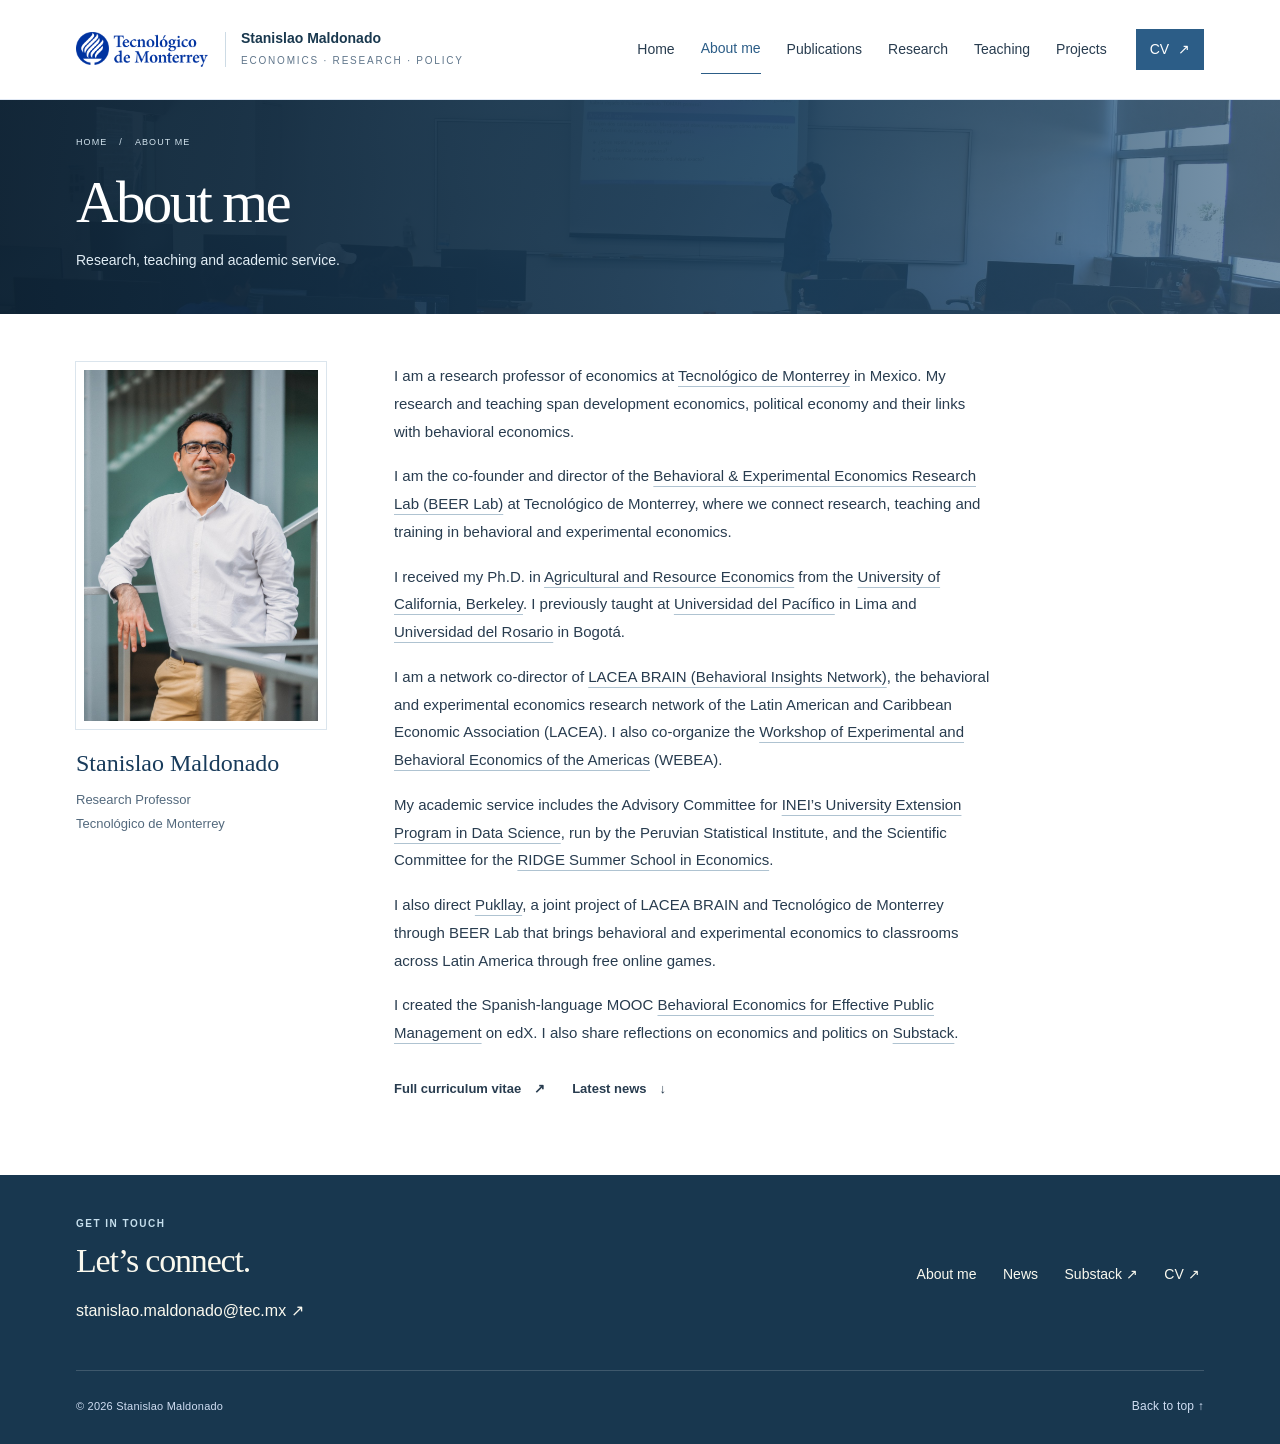
==== commit e1b916e0: "Explain LACEA BRAIN and link its dedicated website" ====
--- a/about/index.html
+++ b/about/index.html
@@ -47,7 +47,7 @@
           <p>I am a research professor of economics at <a href="https://tec.mx/" target="_blank" rel="noopener noreferrer">Tecnológico de Monterrey</a> in Mexico. My research and teaching span development economics, political economy and their links with behavioral economics.</p>
           <p>I am the co-founder and director of the <a href="https://beer-lab.org/en/" target="_blank" rel="noopener noreferrer">Behavioral &amp; Experimental Economics Research Lab (BEER Lab)</a> at Tecnológico de Monterrey, where we connect research, teaching and training in behavioral and experimental economics.</p>
           <p>I received my Ph.D. in <a href="https://are.berkeley.edu/" target="_blank" rel="noopener noreferrer">Agricultural and Resource Economics</a> from the <a href="https://www.berkeley.edu/" target="_blank" rel="noopener noreferrer">University of California, Berkeley</a>. I previously taught at <a href="https://www.up.edu.pe/" target="_blank" rel="noopener noreferrer">Universidad del Pacífico</a> in Lima and <a href="https://urosario.edu.co/" target="_blank" rel="noopener noreferrer">Universidad del Rosario</a> in Bogotá.</p>
-          <p>I am a network co-director of <a href="https://www.lacea.org/portal/index.php?option=com_content&amp;view=article&amp;id=151&amp;Itemid=288" target="_blank" rel="noopener noreferrer">LACEA-BRAIN</a> and co-organizer of the <a href="https://www.webeas.org/" target="_blank" rel="noopener noreferrer">Workshop of Experimental and Behavioral Economics of the Americas</a> (WEBEA).</p>
+          <p>I am a network co-director of <a href="https://www.lacea-brain.org/" target="_blank" rel="noopener noreferrer">LACEA BRAIN (Behavioral Insights Network)</a>, the behavioral and experimental economics research network of the Latin American and Caribbean Economic Association (LACEA). I also co-organize the <a href="https://www.webeas.org/" target="_blank" rel="noopener noreferrer">Workshop of Experimental and Behavioral Economics of the Americas</a> (WEBEA).</p>
           <p>My academic service includes the Advisory Committee for <a href="https://peucd.inei.gob.pe/peucd/" target="_blank" rel="noopener noreferrer">INEI’s University Extension Program in Data Science</a>, run by the Peruvian Statistical Institute, and the Scientific Committee for the <a href="../documents/academic-service/ridge-summer-school-2024.pdf" target="_blank" rel="noopener noreferrer" data-document-id="RIDGE-2024">RIDGE Summer School in Economics</a>.</p>
           <p>I also direct <a href="https://pukllay.lacea-brain.org/?lang=en" target="_blank" rel="noopener noreferrer">Pukllay</a>, a joint project of LACEA BRAIN and Tecnológico de Monterrey through BEER Lab that brings behavioral and experimental economics to classrooms across Latin America through free online games.</p>
           <p>I created the Spanish-language MOOC <a href="https://www.edx.org/es/learn/behavioral-economics/universidad-del-rosario-economia-del-comportamiento-para-una-gestion-publica-efectiva" target="_blank" rel="noopener noreferrer">Behavioral Economics for Effective Public Management</a> on edX. I also share reflections on economics and politics on <a href="https://smaldonadoz.substack.com/" target="_blank" rel="noopener noreferrer">Substack</a>.</p>
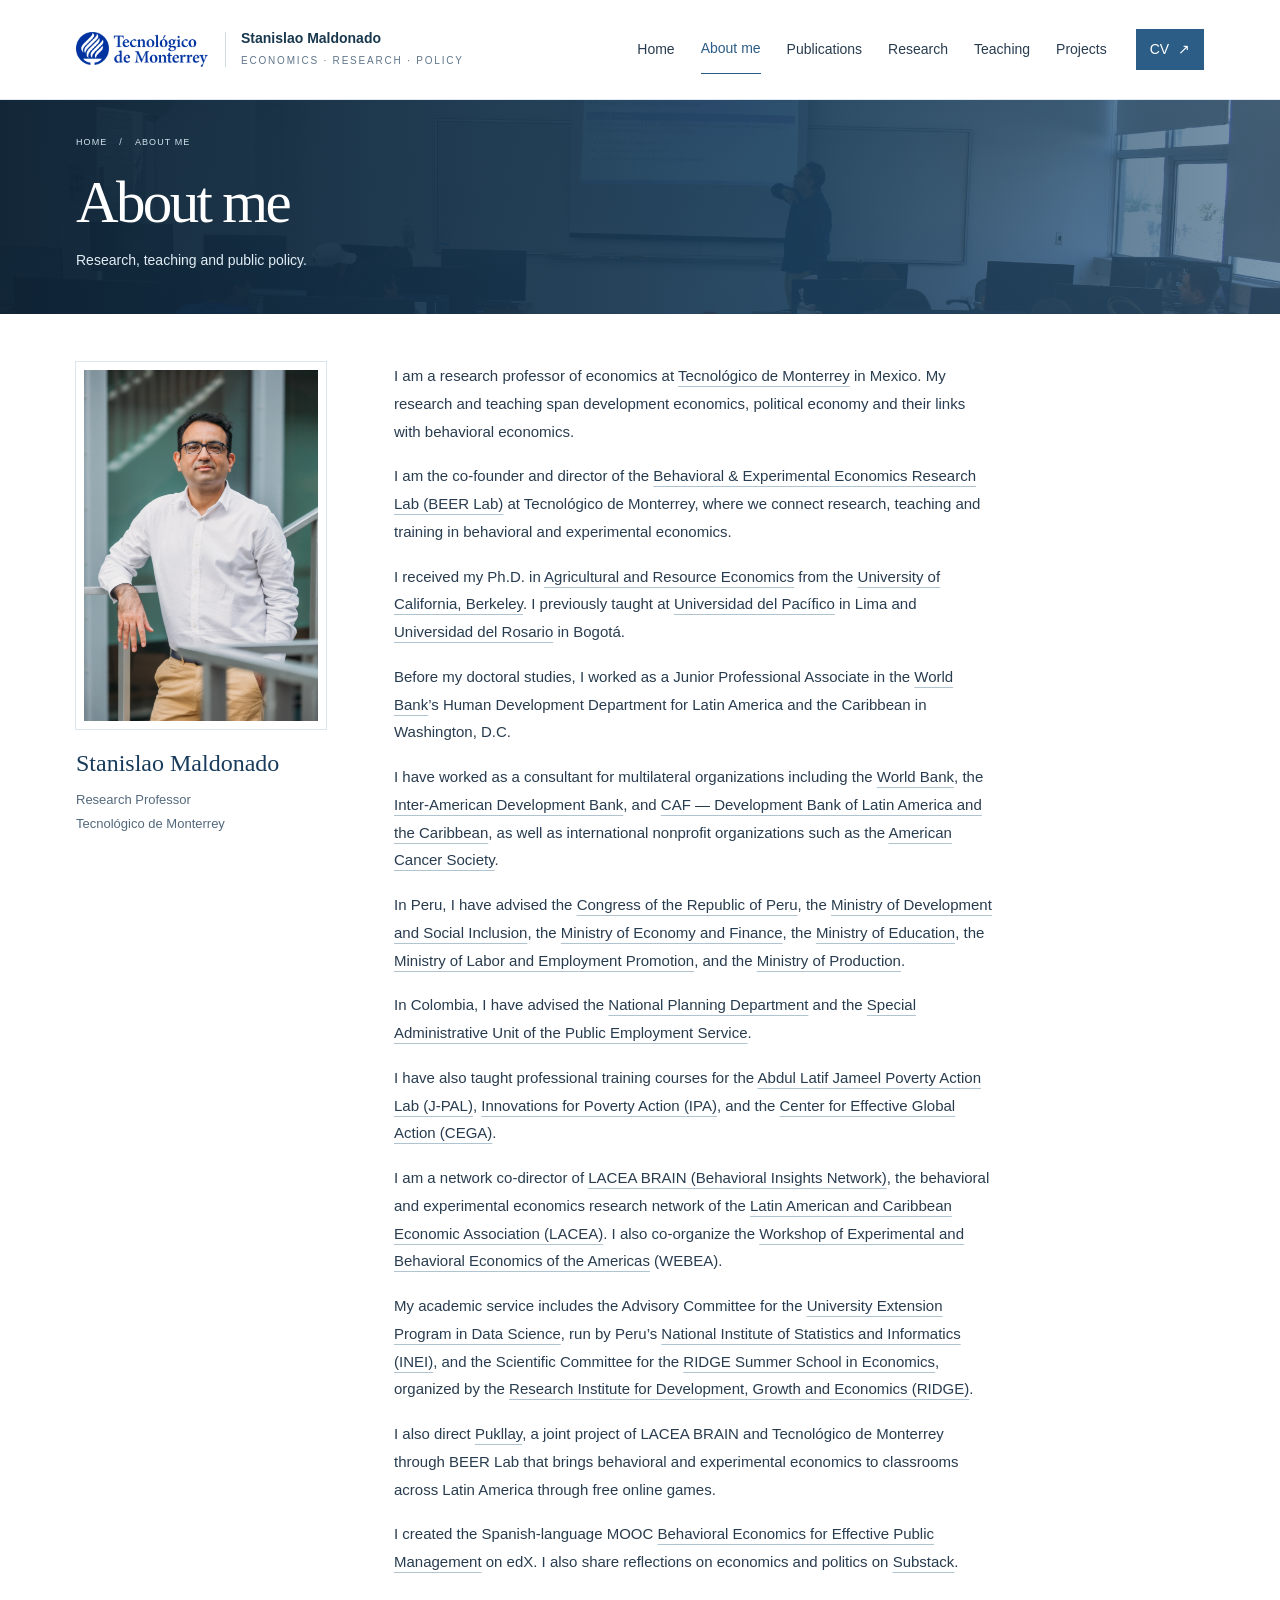
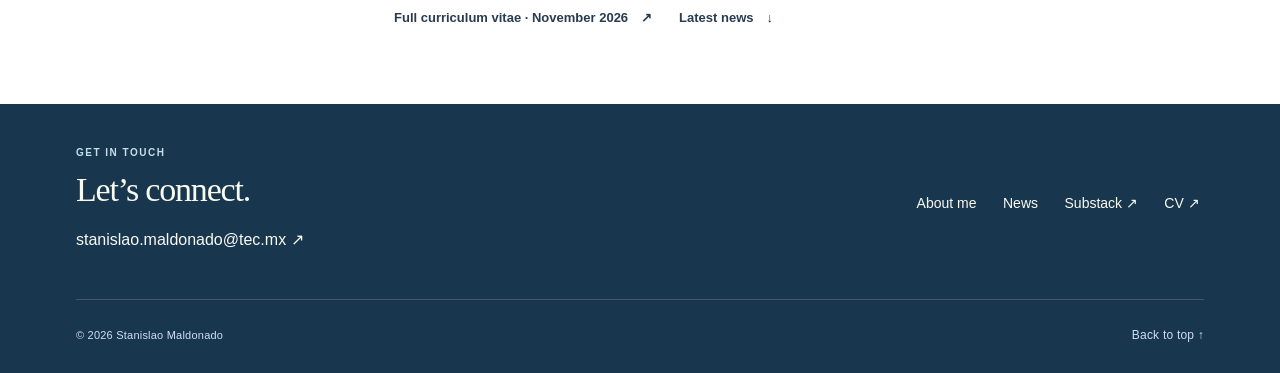
==== commit 2f9969b5: "Expand professional biography and update November CV and book chapter" ====
--- a/about/index.html
+++ b/about/index.html
@@ -1,4 +1,4 @@
-<!doctype html><html lang="en"><head><meta charset="utf-8"><meta name="viewport" content="width=device-width, initial-scale=1"><meta name="theme-color" content="#2c5d87"><meta name="description" content="About Stanislao Maldonado: economist, research professor at Tecnológico de Monterrey, BEER Lab co-founder and director, and Pukllay project director."><title>About me — Stanislao Maldonado</title><link rel="icon" href="../assets/favicon.svg" type="image/svg+xml"><link rel="stylesheet" href="../assets/home.css"><link rel="stylesheet" href="../assets/sections.css"><link rel="canonical" href="https://www.stanislaomaldonado.org/about/"><meta name="author" content="Stanislao Maldonado"><link rel="stylesheet" href="../assets/refinements.css"></head><body id="top"><a class="skip" href="#main">Skip to content</a>
+<!doctype html><html lang="en"><head><meta charset="utf-8"><meta name="viewport" content="width=device-width, initial-scale=1"><meta name="theme-color" content="#2c5d87"><meta name="description" content="About Stanislao Maldonado: economist, research professor at Tecnológico de Monterrey, BEER Lab co-founder and director, and Pukllay project director."><title>About me — Stanislao Maldonado</title><link rel="icon" href="../assets/favicon.svg" type="image/svg+xml"><link rel="stylesheet" href="../assets/home.css"><link rel="stylesheet" href="../assets/sections.css"><link rel="canonical" href="https://www.stanislaomaldonado.org/about/"><meta name="author" content="Stanislao Maldonado"><link rel="stylesheet" href="../assets/refinements.css?v=7ac43502"></head><body id="top"><a class="skip" href="#main">Skip to content</a>
   <header class="site-header">
     <div class="header-inner wrap">
       <a class="brand" href="../index.html" aria-label="Stanislao Maldonado, home">
@@ -34,7 +34,7 @@
     <div class="wrap">
       <div class="breadcrumb"><a href="../index.html">Home</a><span aria-hidden="true">/</span><span>About me</span></div>
       <h1 id="page-title">About me</h1>
-      <p class="lead">Research, teaching and academic service.</p>
+      <p class="lead">Research, teaching and public policy.</p>
     </div>
   </section>
   <div class="page-content wrap">
@@ -47,12 +47,17 @@
           <p>I am a research professor of economics at <a href="https://tec.mx/" target="_blank" rel="noopener noreferrer">Tecnológico de Monterrey</a> in Mexico. My research and teaching span development economics, political economy and their links with behavioral economics.</p>
           <p>I am the co-founder and director of the <a href="https://beer-lab.org/en/" target="_blank" rel="noopener noreferrer">Behavioral &amp; Experimental Economics Research Lab (BEER Lab)</a> at Tecnológico de Monterrey, where we connect research, teaching and training in behavioral and experimental economics.</p>
           <p>I received my Ph.D. in <a href="https://are.berkeley.edu/" target="_blank" rel="noopener noreferrer">Agricultural and Resource Economics</a> from the <a href="https://www.berkeley.edu/" target="_blank" rel="noopener noreferrer">University of California, Berkeley</a>. I previously taught at <a href="https://www.up.edu.pe/" target="_blank" rel="noopener noreferrer">Universidad del Pacífico</a> in Lima and <a href="https://urosario.edu.co/" target="_blank" rel="noopener noreferrer">Universidad del Rosario</a> in Bogotá.</p>
-          <p>I am a network co-director of <a href="https://www.lacea-brain.org/" target="_blank" rel="noopener noreferrer">LACEA BRAIN (Behavioral Insights Network)</a>, the behavioral and experimental economics research network of the Latin American and Caribbean Economic Association (LACEA). I also co-organize the <a href="https://www.webeas.org/" target="_blank" rel="noopener noreferrer">Workshop of Experimental and Behavioral Economics of the Americas</a> (WEBEA).</p>
-          <p>My academic service includes the Advisory Committee for <a href="https://peucd.inei.gob.pe/peucd/" target="_blank" rel="noopener noreferrer">INEI’s University Extension Program in Data Science</a>, run by the Peruvian Statistical Institute, and the Scientific Committee for the <a href="../documents/academic-service/ridge-summer-school-2024.pdf" target="_blank" rel="noopener noreferrer" data-document-id="RIDGE-2024">RIDGE Summer School in Economics</a>.</p>
+          <p>Before my doctoral studies, I worked as a Junior Professional Associate in the <a href="https://www.worldbank.org/" target="_blank" rel="noopener noreferrer">World Bank</a>’s Human Development Department for Latin America and the Caribbean in Washington, D.C.</p>
+          <p>I have worked as a consultant for multilateral organizations including the <a href="https://www.worldbank.org/" target="_blank" rel="noopener noreferrer">World Bank</a>, the <a href="https://www.iadb.org/en" target="_blank" rel="noopener noreferrer">Inter-American Development Bank</a>, and <a href="https://www.caf.com/en/who-we-are/" target="_blank" rel="noopener noreferrer">CAF — Development Bank of Latin America and the Caribbean</a>, as well as international nonprofit organizations such as the <a href="https://www.cancer.org/" target="_blank" rel="noopener noreferrer">American Cancer Society</a>.</p>
+          <p>In Peru, I have advised the <a href="https://www.congreso.gob.pe/" target="_blank" rel="noopener noreferrer">Congress of the Republic of Peru</a>, the <a href="https://www.gob.pe/midis" target="_blank" rel="noopener noreferrer">Ministry of Development and Social Inclusion</a>, the <a href="https://www.gob.pe/mef" target="_blank" rel="noopener noreferrer">Ministry of Economy and Finance</a>, the <a href="https://www.gob.pe/minedu" target="_blank" rel="noopener noreferrer">Ministry of Education</a>, the <a href="https://www.gob.pe/mtpe" target="_blank" rel="noopener noreferrer">Ministry of Labor and Employment Promotion</a>, and the <a href="https://www.gob.pe/produce" target="_blank" rel="noopener noreferrer">Ministry of Production</a>.</p>
+          <p>In Colombia, I have advised the <a href="https://www.dnp.gov.co/" target="_blank" rel="noopener noreferrer">National Planning Department</a> and the <a href="https://www.serviciodeempleo.gov.co/la-unidad/quienes-somos/" target="_blank" rel="noopener noreferrer">Special Administrative Unit of the Public Employment Service</a>.</p>
+          <p>I have also taught professional training courses for the <a href="https://www.povertyactionlab.org/" target="_blank" rel="noopener noreferrer">Abdul Latif Jameel Poverty Action Lab (J-PAL)</a>, <a href="https://poverty-action.org/" target="_blank" rel="noopener noreferrer">Innovations for Poverty Action (IPA)</a>, and the <a href="https://cega.berkeley.edu/" target="_blank" rel="noopener noreferrer">Center for Effective Global Action (CEGA)</a>.</p>
+          <p>I am a network co-director of <a href="https://www.lacea-brain.org/" target="_blank" rel="noopener noreferrer">LACEA BRAIN (Behavioral Insights Network)</a>, the behavioral and experimental economics research network of the <a href="https://lacea.org/" target="_blank" rel="noopener noreferrer">Latin American and Caribbean Economic Association (LACEA)</a>. I also co-organize the <a href="https://www.webeas.org/" target="_blank" rel="noopener noreferrer">Workshop of Experimental and Behavioral Economics of the Americas</a> (WEBEA).</p>
+          <p>My academic service includes the Advisory Committee for the <a href="https://peucd.inei.gob.pe/peucd/" target="_blank" rel="noopener noreferrer">University Extension Program in Data Science</a>, run by Peru’s <a href="https://www.gob.pe/inei" target="_blank" rel="noopener noreferrer">National Institute of Statistics and Informatics (INEI)</a>, and the Scientific Committee for the <a href="../documents/academic-service/ridge-summer-school-2024.pdf" target="_blank" rel="noopener noreferrer" data-document-id="RIDGE-2024">RIDGE Summer School in Economics</a>, organized by the <a href="https://ridge.org.uy/about-ridge/" target="_blank" rel="noopener noreferrer">Research Institute for Development, Growth and Economics (RIDGE)</a>.</p>
           <p>I also direct <a href="https://pukllay.lacea-brain.org/?lang=en" target="_blank" rel="noopener noreferrer">Pukllay</a>, a joint project of LACEA BRAIN and Tecnológico de Monterrey through BEER Lab that brings behavioral and experimental economics to classrooms across Latin America through free online games.</p>
           <p>I created the Spanish-language MOOC <a href="https://www.edx.org/es/learn/behavioral-economics/universidad-del-rosario-economia-del-comportamiento-para-una-gestion-publica-efectiva" target="_blank" rel="noopener noreferrer">Behavioral Economics for Effective Public Management</a> on edX. I also share reflections on economics and politics on <a href="https://smaldonadoz.substack.com/" target="_blank" rel="noopener noreferrer">Substack</a>.</p>
           <div class="about-actions">
-            <a class="text-link" href="../documents/cv/stanislao-maldonado-cv.pdf" target="_blank" rel="noopener noreferrer" aria-label="Full curriculum vitae PDF, opens in a new tab" data-document-id="CV">Full curriculum vitae <span aria-hidden="true">↗</span></a>
+            <a class="text-link" href="../documents/cv/stanislao-maldonado-cv.pdf" target="_blank" rel="noopener noreferrer" aria-label="Full curriculum vitae PDF, opens in a new tab" data-document-id="CV">Full curriculum vitae · November 2026 <span aria-hidden="true">↗</span></a>
             <a class="text-link" href="../index.html#news">Latest news <span aria-hidden="true">↓</span></a>
           </div>
       </div>
--- a/assets/refinements.css
+++ b/assets/refinements.css
@@ -44,8 +44,8 @@
 .entry-tag { font-size: 10px; }
 .entry-actions { align-items: center; gap: 8px 18px; }
 .entry-actions a { display: inline-flex; align-items: center; gap: 4px; min-height: 40px; padding: 8px 0; font-size: 13px; line-height: 1.4; }
-.entry-actions a[data-document-id]:not([data-document-id$="-APP"]),
-.paper-links a[data-document-id]:not([data-document-id$="-APP"]),
+.entry-actions a[data-document-id]:first-child,
+.paper-links a[data-document-id]:first-child,
 .publication .text-link[data-document-id],
 .news-actions .text-link[data-document-id] {
   display: inline-flex;
@@ -62,8 +62,8 @@
   line-height: 1.4;
   text-decoration: none;
 }
-.entry-actions a[data-document-id]:not([data-document-id$="-APP"]):hover,
-.paper-links a[data-document-id]:not([data-document-id$="-APP"]):hover,
+.entry-actions a[data-document-id]:first-child:hover,
+.paper-links a[data-document-id]:first-child:hover,
 .publication .text-link[data-document-id]:hover,
 .news-actions .text-link[data-document-id]:hover { background: #dfeaf2; border-color: #7d9eb7; }
 .paper-links a[data-document-id$="-APP"] { display: inline-flex; align-items: center; min-height: 40px; }
@@ -154,8 +154,8 @@
   .entry-year, .research-entry .entry-year { font-size: 12px; }
   .entry-tag { font-size: 10px; }
   .entry-actions a { min-height: 44px; font-size: 13px; }
-  .entry-actions a[data-document-id]:not([data-document-id$="-APP"]),
-  .paper-links a[data-document-id]:not([data-document-id$="-APP"]),
+  .entry-actions a[data-document-id]:first-child,
+  .paper-links a[data-document-id]:first-child,
   .publication .text-link[data-document-id] { min-height: 44px; }
   .topic-filters { flex-wrap: nowrap; overflow-x: auto; overscroll-behavior-x: contain; margin: -6px -3px 0; padding: 6px 3px 10px; scrollbar-width: thin; scrollbar-color: #a8c0d1 transparent; }
   .topic-filters button { flex: 0 0 auto; font-size: 13px; }
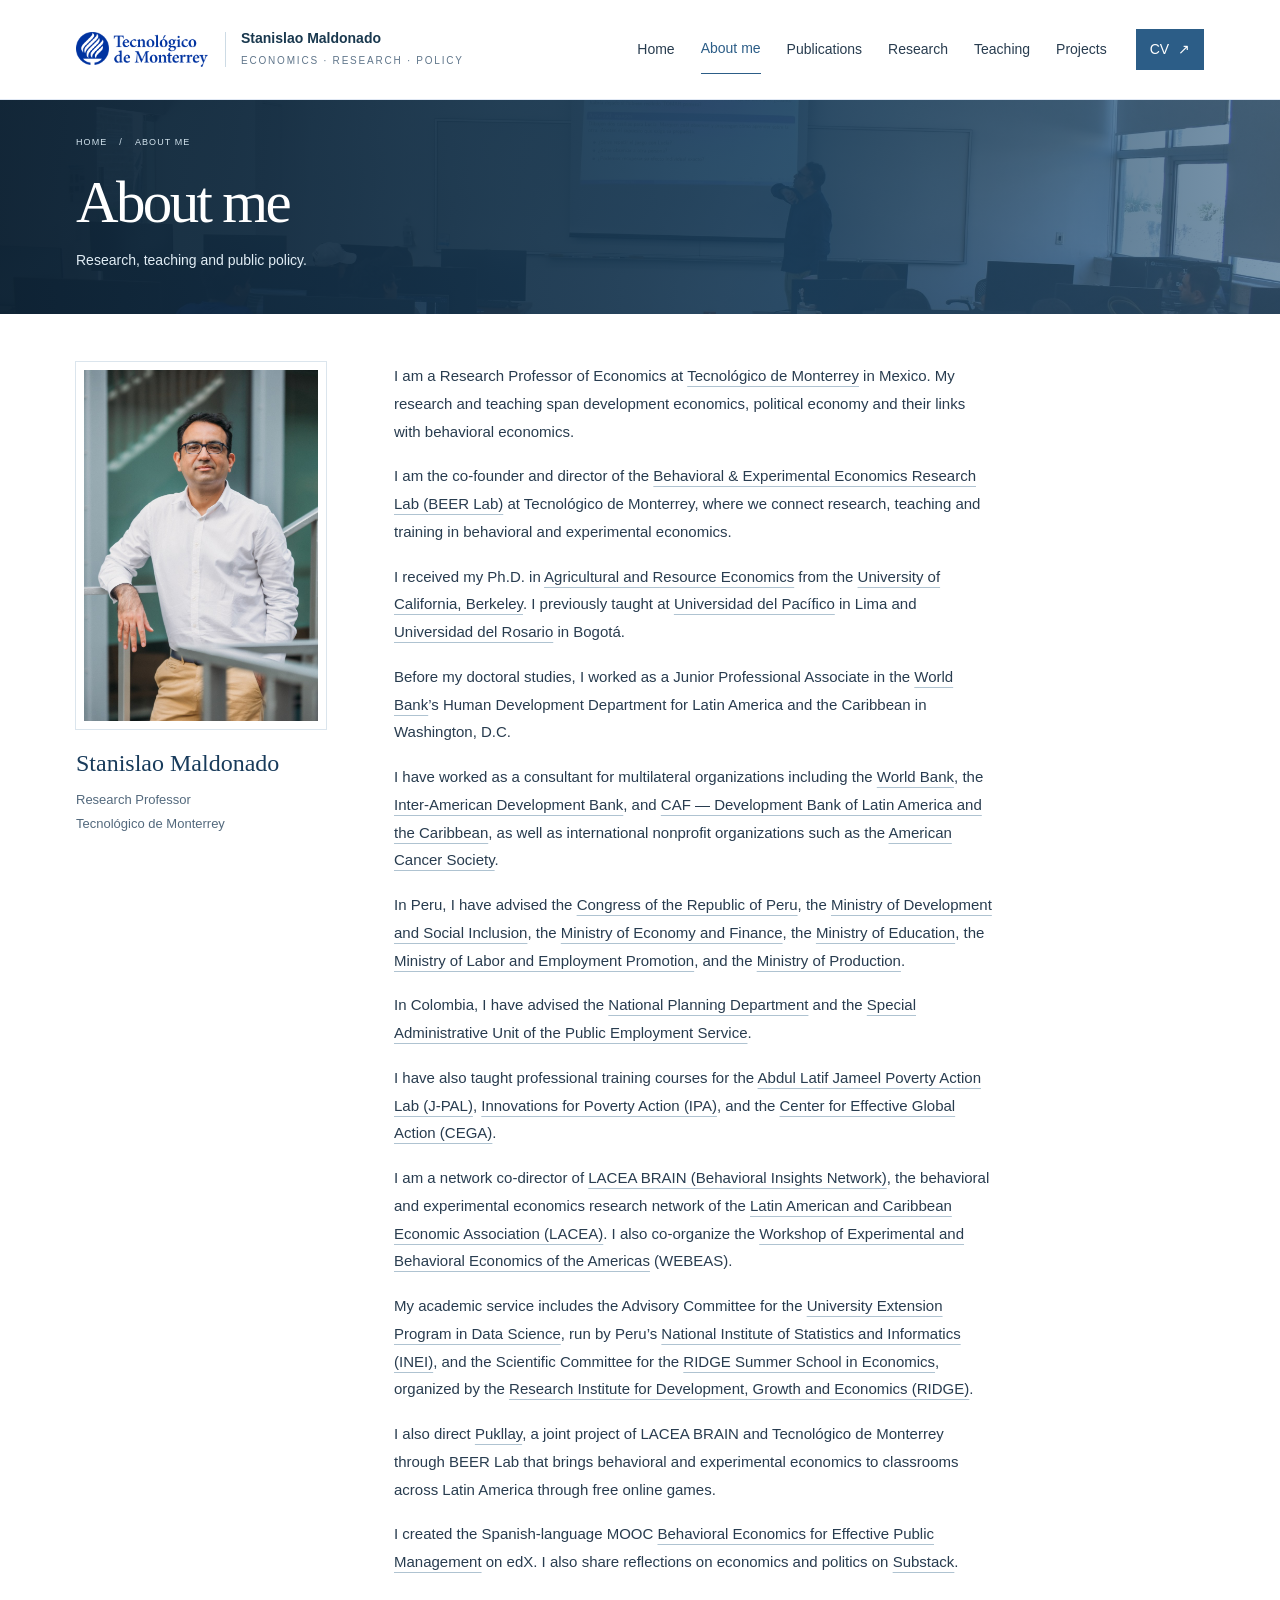
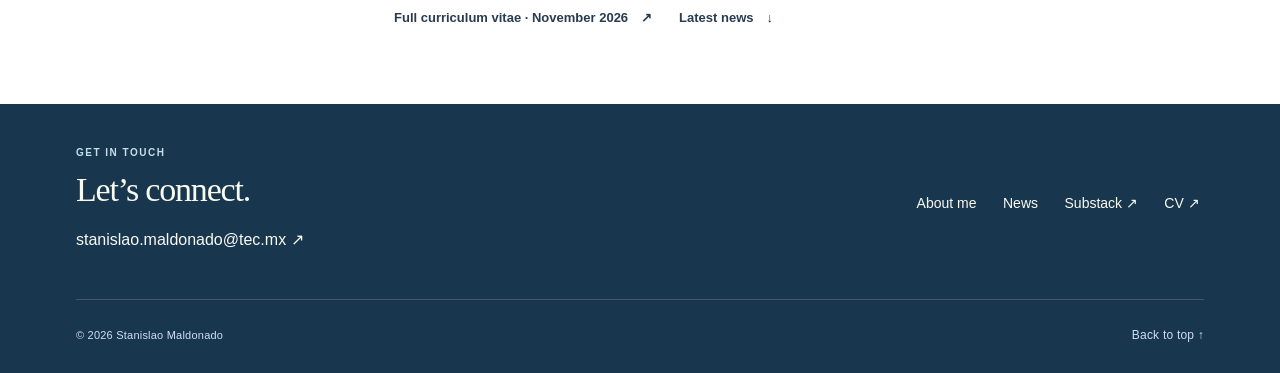
==== commit 64215b29: "Refine homepage welcome bio and About me link" ====
--- a/about/index.html
+++ b/about/index.html
@@ -44,7 +44,7 @@
         <figcaption><strong>Stanislao Maldonado</strong><span>Research Professor<br>Tecnológico de Monterrey</span></figcaption>
       </figure>
       <div class="about-copy">
-          <p>I am a research professor of economics at <a href="https://tec.mx/" target="_blank" rel="noopener noreferrer">Tecnológico de Monterrey</a> in Mexico. My research and teaching span development economics, political economy and their links with behavioral economics.</p>
+          <p>I am a Research Professor of Economics at <a href="https://tec.mx/" target="_blank" rel="noopener noreferrer">Tecnológico de Monterrey</a> in Mexico. My research and teaching span development economics, political economy and their links with behavioral economics.</p>
           <p>I am the co-founder and director of the <a href="https://beer-lab.org/en/" target="_blank" rel="noopener noreferrer">Behavioral &amp; Experimental Economics Research Lab (BEER Lab)</a> at Tecnológico de Monterrey, where we connect research, teaching and training in behavioral and experimental economics.</p>
           <p>I received my Ph.D. in <a href="https://are.berkeley.edu/" target="_blank" rel="noopener noreferrer">Agricultural and Resource Economics</a> from the <a href="https://www.berkeley.edu/" target="_blank" rel="noopener noreferrer">University of California, Berkeley</a>. I previously taught at <a href="https://www.up.edu.pe/" target="_blank" rel="noopener noreferrer">Universidad del Pacífico</a> in Lima and <a href="https://urosario.edu.co/" target="_blank" rel="noopener noreferrer">Universidad del Rosario</a> in Bogotá.</p>
           <p>Before my doctoral studies, I worked as a Junior Professional Associate in the <a href="https://www.worldbank.org/" target="_blank" rel="noopener noreferrer">World Bank</a>’s Human Development Department for Latin America and the Caribbean in Washington, D.C.</p>
@@ -52,7 +52,7 @@
           <p>In Peru, I have advised the <a href="https://www.congreso.gob.pe/" target="_blank" rel="noopener noreferrer">Congress of the Republic of Peru</a>, the <a href="https://www.gob.pe/midis" target="_blank" rel="noopener noreferrer">Ministry of Development and Social Inclusion</a>, the <a href="https://www.gob.pe/mef" target="_blank" rel="noopener noreferrer">Ministry of Economy and Finance</a>, the <a href="https://www.gob.pe/minedu" target="_blank" rel="noopener noreferrer">Ministry of Education</a>, the <a href="https://www.gob.pe/mtpe" target="_blank" rel="noopener noreferrer">Ministry of Labor and Employment Promotion</a>, and the <a href="https://www.gob.pe/produce" target="_blank" rel="noopener noreferrer">Ministry of Production</a>.</p>
           <p>In Colombia, I have advised the <a href="https://www.dnp.gov.co/" target="_blank" rel="noopener noreferrer">National Planning Department</a> and the <a href="https://www.serviciodeempleo.gov.co/la-unidad/quienes-somos/" target="_blank" rel="noopener noreferrer">Special Administrative Unit of the Public Employment Service</a>.</p>
           <p>I have also taught professional training courses for the <a href="https://www.povertyactionlab.org/" target="_blank" rel="noopener noreferrer">Abdul Latif Jameel Poverty Action Lab (J-PAL)</a>, <a href="https://poverty-action.org/" target="_blank" rel="noopener noreferrer">Innovations for Poverty Action (IPA)</a>, and the <a href="https://cega.berkeley.edu/" target="_blank" rel="noopener noreferrer">Center for Effective Global Action (CEGA)</a>.</p>
-          <p>I am a network co-director of <a href="https://www.lacea-brain.org/" target="_blank" rel="noopener noreferrer">LACEA BRAIN (Behavioral Insights Network)</a>, the behavioral and experimental economics research network of the <a href="https://lacea.org/" target="_blank" rel="noopener noreferrer">Latin American and Caribbean Economic Association (LACEA)</a>. I also co-organize the <a href="https://www.webeas.org/" target="_blank" rel="noopener noreferrer">Workshop of Experimental and Behavioral Economics of the Americas</a> (WEBEA).</p>
+          <p>I am a network co-director of <a href="https://www.lacea-brain.org/" target="_blank" rel="noopener noreferrer">LACEA BRAIN (Behavioral Insights Network)</a>, the behavioral and experimental economics research network of the <a href="https://lacea.org/" target="_blank" rel="noopener noreferrer">Latin American and Caribbean Economic Association (LACEA)</a>. I also co-organize the <a href="https://www.webeas.org/" target="_blank" rel="noopener noreferrer">Workshop of Experimental and Behavioral Economics of the Americas</a> (WEBEAS).</p>
           <p>My academic service includes the Advisory Committee for the <a href="https://peucd.inei.gob.pe/peucd/" target="_blank" rel="noopener noreferrer">University Extension Program in Data Science</a>, run by Peru’s <a href="https://www.gob.pe/inei" target="_blank" rel="noopener noreferrer">National Institute of Statistics and Informatics (INEI)</a>, and the Scientific Committee for the <a href="../documents/academic-service/ridge-summer-school-2024.pdf" target="_blank" rel="noopener noreferrer" data-document-id="RIDGE-2024">RIDGE Summer School in Economics</a>, organized by the <a href="https://ridge.org.uy/about-ridge/" target="_blank" rel="noopener noreferrer">Research Institute for Development, Growth and Economics (RIDGE)</a>.</p>
           <p>I also direct <a href="https://pukllay.lacea-brain.org/?lang=en" target="_blank" rel="noopener noreferrer">Pukllay</a>, a joint project of LACEA BRAIN and Tecnológico de Monterrey through BEER Lab that brings behavioral and experimental economics to classrooms across Latin America through free online games.</p>
           <p>I created the Spanish-language MOOC <a href="https://www.edx.org/es/learn/behavioral-economics/universidad-del-rosario-economia-del-comportamiento-para-una-gestion-publica-efectiva" target="_blank" rel="noopener noreferrer">Behavioral Economics for Effective Public Management</a> on edX. I also share reflections on economics and politics on <a href="https://smaldonadoz.substack.com/" target="_blank" rel="noopener noreferrer">Substack</a>.</p>
--- a/assets/home.css
+++ b/assets/home.css
@@ -395,3 +395,14 @@
   .news-meta time,.news-meta .news-language { font-size: 9px; }
 }
 @media print { .news-item { break-inside: avoid; } }
+
+/* Welcome profile above Recent research. */
+.home-bio { padding-top: 44px; }
+.home-bio p { max-width: 100ch; margin: 0; font-size: 18px; line-height: 1.8; }
+.home-bio a { color: var(--blue); text-decoration-color: #afc3d1; }
+.home-bio a:hover { text-decoration-color: currentColor; }
+.home-bio .home-bio-more { min-height: 44px; margin-top: 12px; font-size: 16px; }
+@media (max-width: 700px) {
+  .home-bio { padding-top: 30px; }
+  .home-bio p { font-size: 17px; }
+}
